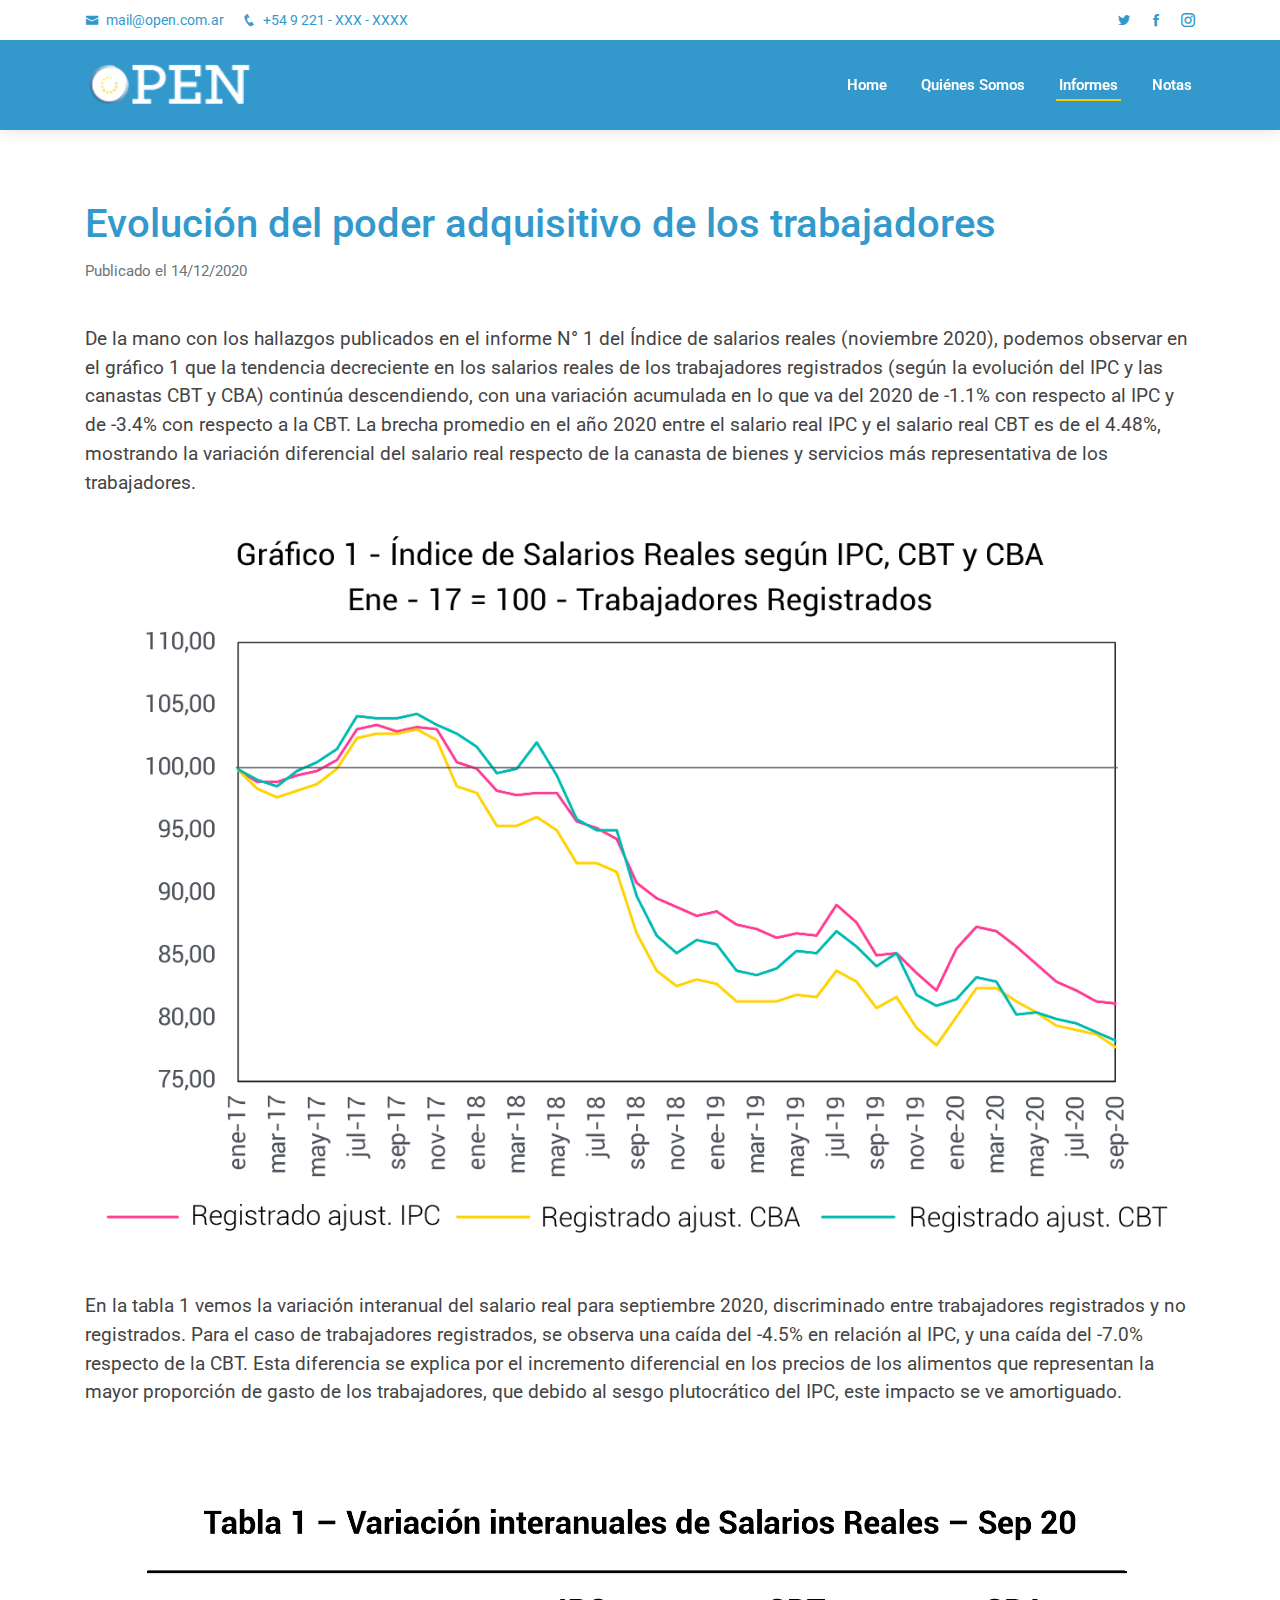
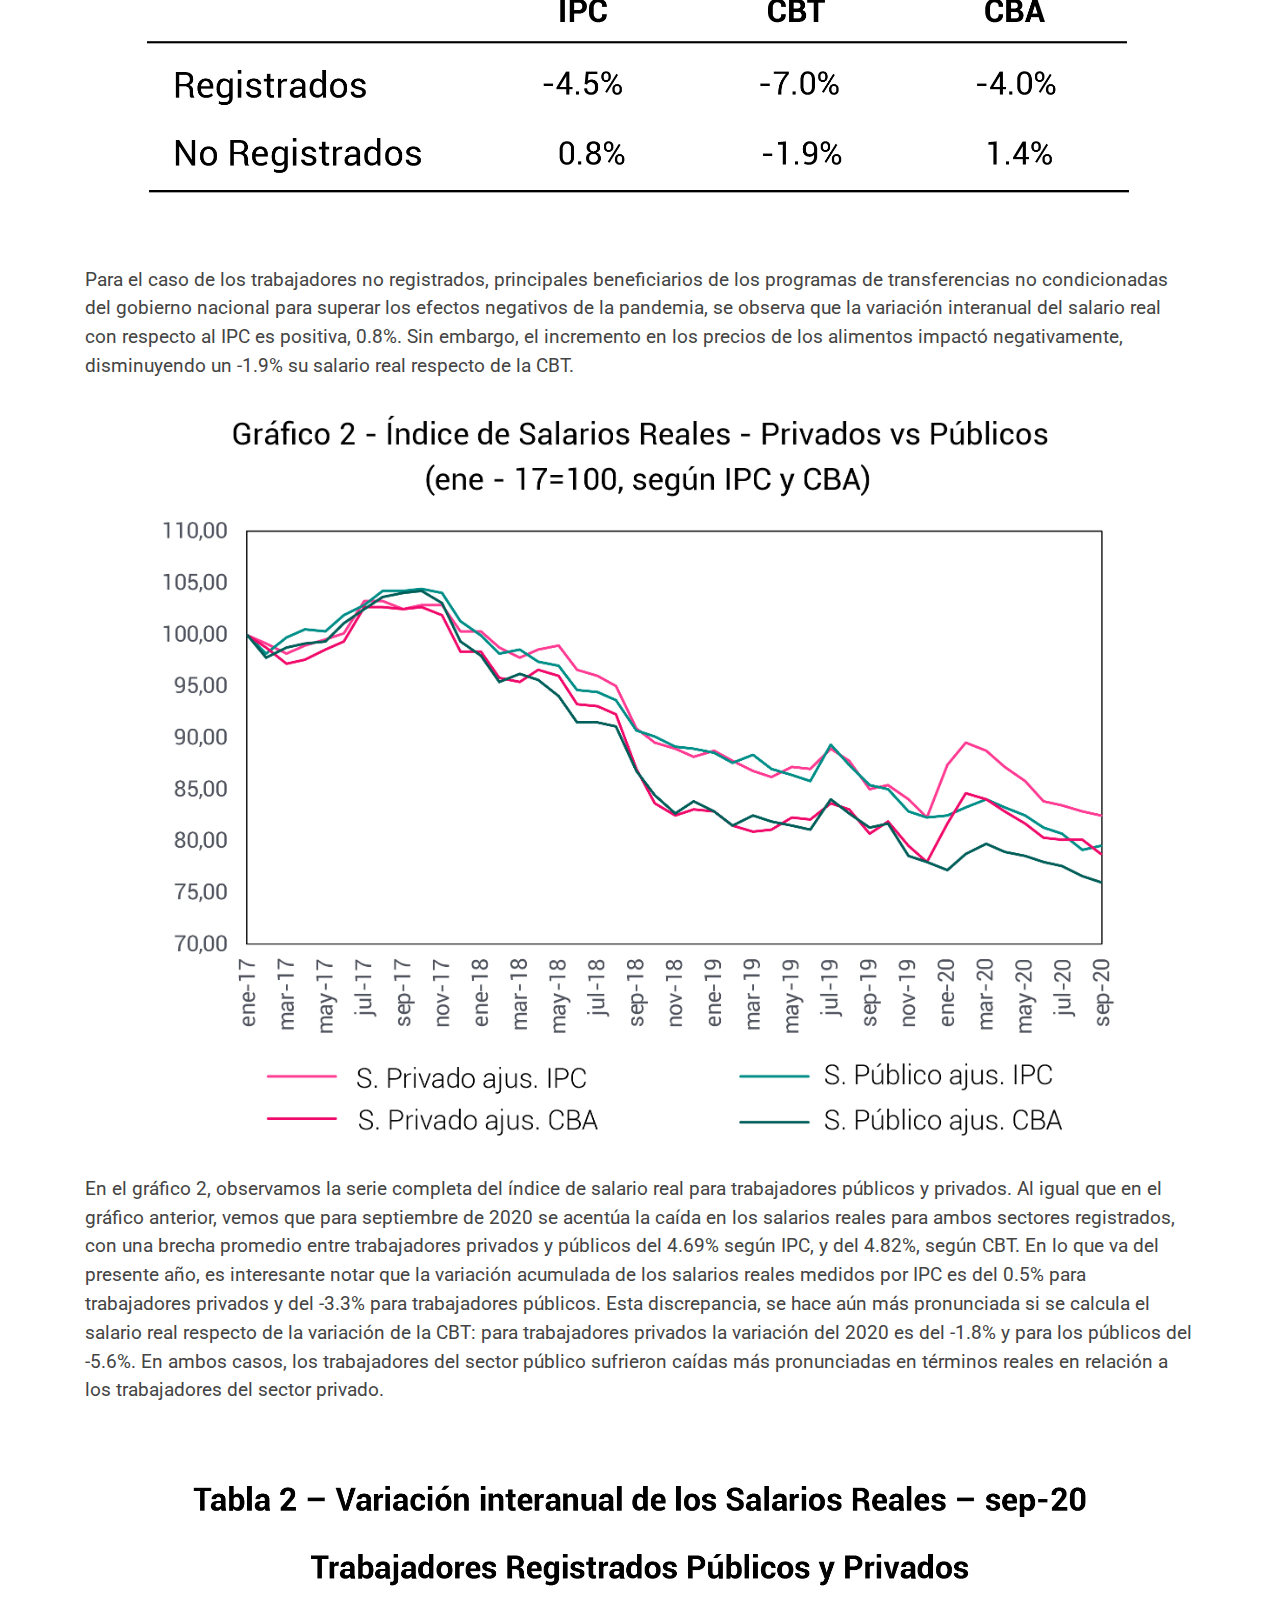
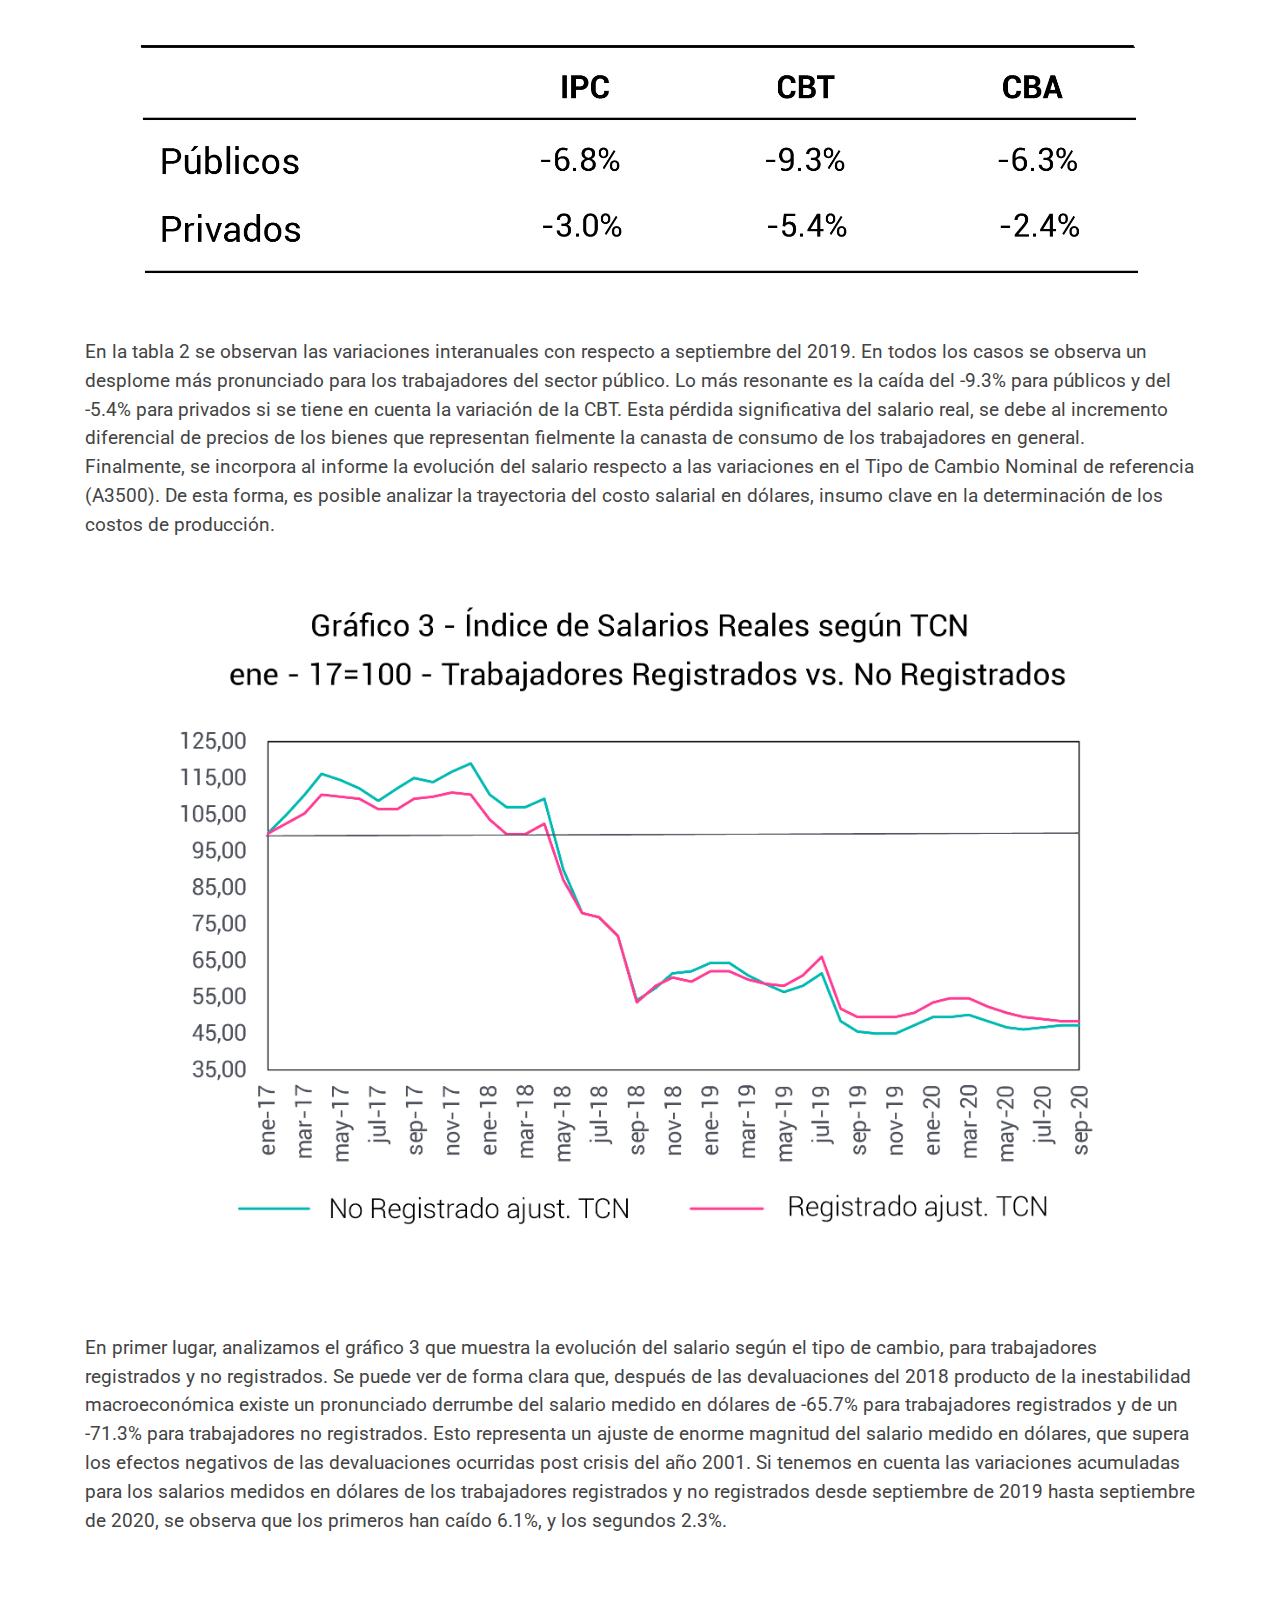
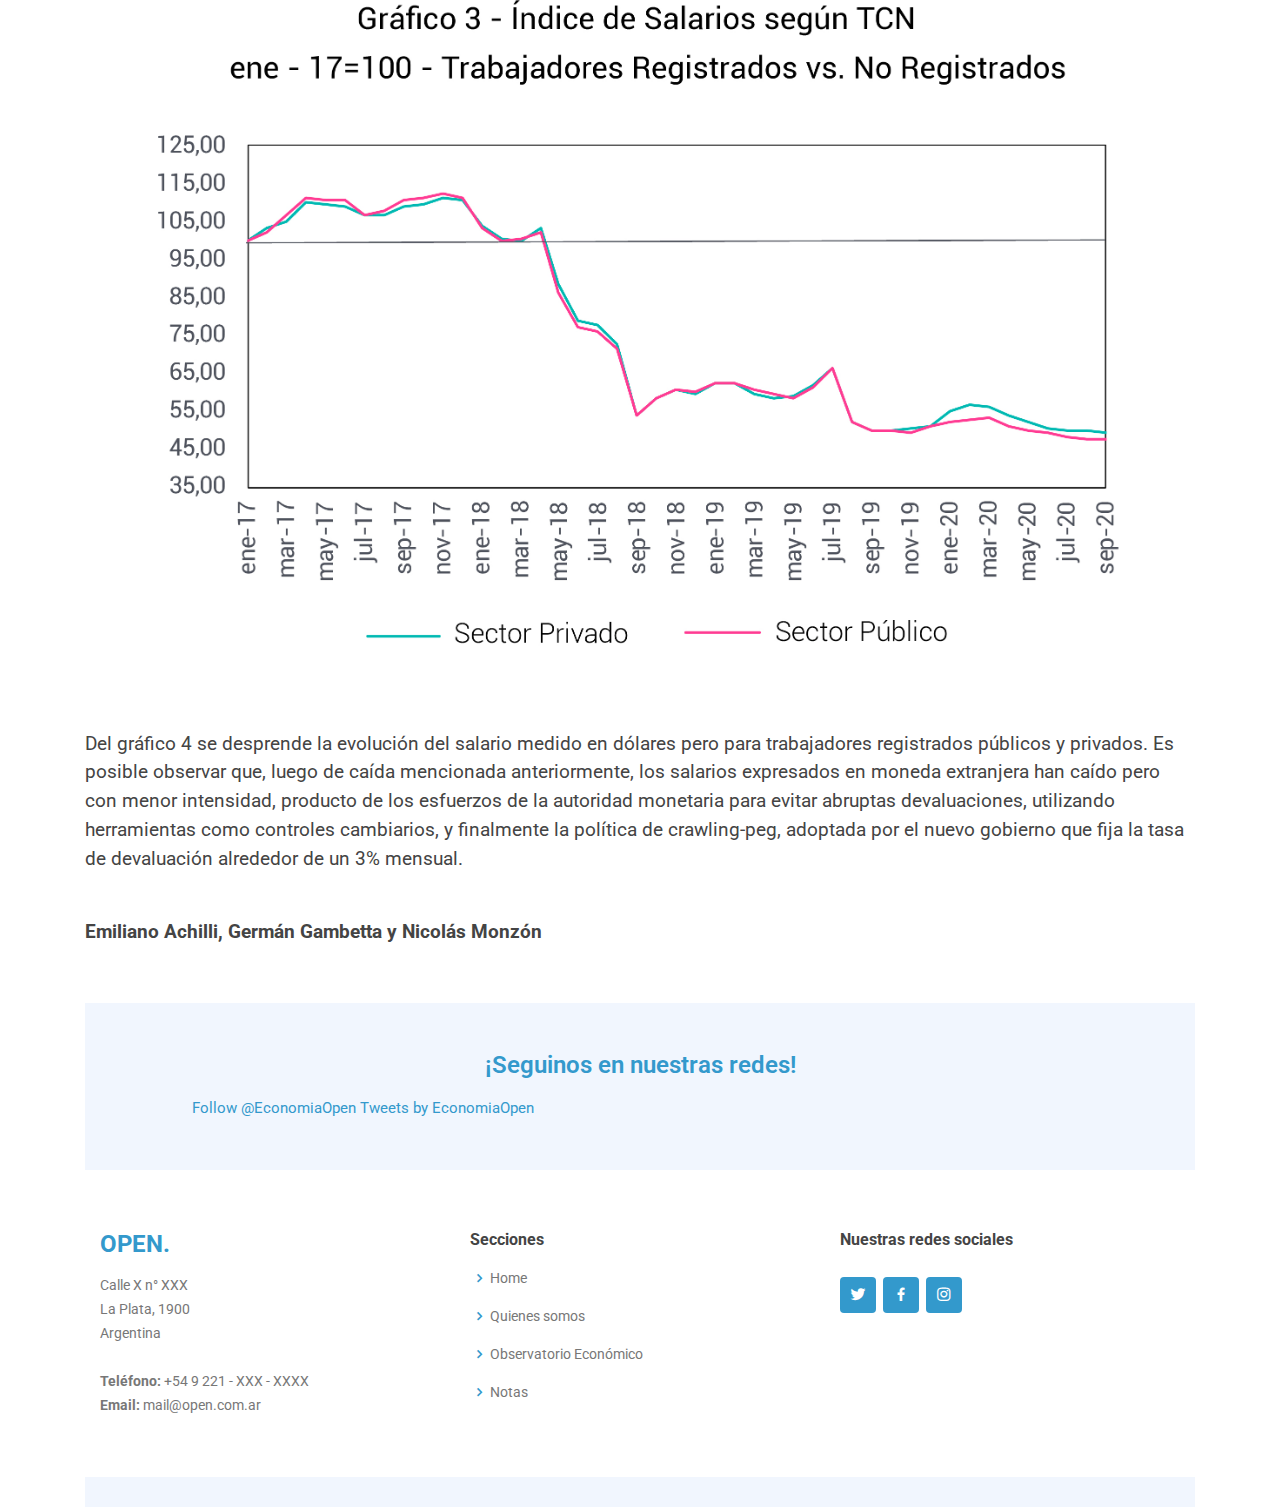
==== informe1.html @ 3bc05702 "A VER SI AHORA FUNCIONA - OPEN FINAL" ====
<!DOCTYPE html>
<html lang="en">

<head>
  <meta charset="utf-8">
  <meta content="width=device-width, initial-scale=1.0" name="viewport">

  <title>OPEN | Observatorio de Políticas para la Economía Nacional - Index</title>
  <meta content="" name="description">
  <meta content="" name="keywords">

  <!-- Favicons -->
  <link href="assets/img/favicon.png" rel="icon">
  <link href="assets/img/apple-touch-icon.png" rel="apple-touch-icon">

  <!-- Google Fonts -->
  <link href="https://fonts.googleapis.com/css?family=Open+Sans:300,300i,400,400i,600,600i,700,700i|Roboto:300,300i,400,400i,500,500i,600,600i,700,700i|Poppins:300,300i,400,400i,500,500i,600,600i,700,700i" rel="stylesheet">

  <!-- Archivos Vendor CSS -->
  <link href="assets/vendor/bootstrap/css/bootstrap.min.css" rel="stylesheet">
  <link href="assets/vendor/icofont/icofont.min.css" rel="stylesheet">
  <link href="assets/vendor/boxicons/css/boxicons.min.css" rel="stylesheet">
  <link href="assets/vendor/owl.carousel/assets/owl.carousel.min.css" rel="stylesheet">
  <link href="assets/vendor/venobox/venobox.css" rel="stylesheet">
  <link href="assets/vendor/aos/aos.css" rel="stylesheet">

 
  <link href="assets/css/style.css" rel="stylesheet">

</head>

<body class="container">

  <!-- ======= Barra superior ======= -->
  <div id="topbar" class="d-none d-lg-flex align-items-center fixed-top">
    <div class="container d-flex">
      <div class="contact-info mr-auto">
        <i class="icofont-envelope"></i> <a href="mailto:contact@example.com">mail@open.com.ar</a>
        <i class="icofont-phone"></i> +54 9 221 - XXX - XXXX
      </div>
      <div class="social-links">
        <a href="https://twitter.com/EconomiaOpen" class="twitter"><i class="icofont-twitter"></i></a>
        <a href="https://www.facebook.com/open.economia" class="facebook"><i class="icofont-facebook"></i></a>
        <a href="https://www.instagram.com/open.economia/" class="instagram"><i class="icofont-instagram"></i></a>
   <!-- <a href="#" class="skype"><i class="icofont-skype"></i></a>
        <a href="#" class="linkedin"><i class="icofont-linkedin"></i></i></a> -->
      </div>
    </div>
  </div>
  <!-- Fin Barra superior -->

  <!-- ======= Header ======= -->
  <header id="header" class="fixed-top">
    <div class="container d-flex align-items-center">

      <!-- <h1 class="logo mr-auto"><a href="index.html"><span>OPEN.</span></a></h1> -->
      <!-- Uncomment below if you prefer to use an image logo -->
      <a href="index.html" class="logo mr-auto"><img src="assets/img/logo.png" alt=""></a>

      <nav class="nav-menu d-none d-lg-block">
        <ul>
          <li><a href="index.html">Home</a></li>
          <li><a href="quienes-somos.html">Quiénes Somos</a></li>
          <li  class="active"><a href="informes.html">Informes</a></li>
          <li><a href="notas.html">Notas</a></li>
     <!-- <li class="drop-down"><a href="">Drop Down</a>
            <ul>
              <li><a href="#">Drop Down 1</a></li>
              <li class="drop-down"><a href="#">Deep Drop Down</a>
                <ul>
                  <li><a href="#">Deep Drop Down 1</a></li>
                  <li><a href="#">Deep Drop Down 2</a></li>
                  <li><a href="#">Deep Drop Down 3</a></li>
                  <li><a href="#">Deep Drop Down 4</a></li>
                  <li><a href="#">Deep Drop Down 5</a></li>
                </ul>
              </li>
              <li><a href="#">Drop Down 2</a></li>
              <li><a href="#">Drop Down 3</a></li>
              <li><a href="#">Drop Down 4</a></li>
            </ul>
          </li>
          <li><a href="#contact">Contact</a></li> -->

        </ul>
      </nav><!-- .nav-menu -->

    </div>
  </header><!-- Fin Header -->

  <!-- Contenidos -->
  <div class="row nota-informe">
    <section class="col-12 col-md-12">
        <h1>Evolución del poder adquisitivo de los trabajadores</h1>

        <p><small class="text-muted">Publicado el 14/12/2020</small></p><br>
        
        <div>
        <p>De la mano con los hallazgos publicados en el informe N° 1 del Índice de salarios reales (noviembre 2020), podemos observar en el gráfico 1 que la tendencia decreciente en los salarios reales de los trabajadores registrados (según la evolución del IPC y las canastas CBT y CBA) continúa descendiendo, con una variación acumulada en lo que va del 2020 de -1.1% con respecto al IPC y de -3.4% con respecto a la CBT. La brecha promedio en el año 2020 entre el salario real IPC y el salario real CBT es de el 4.48%, mostrando la variación diferencial del salario real respecto de la canasta de bienes y servicios más representativa de los trabajadores. <br>
        
            <img src="assets/img/informes/informe1interior2.jpg" class="img-fluid rounded mx-auto d-block"><br>

        En la tabla 1 vemos la variación interanual del salario real para septiembre 2020, discriminado entre trabajadores registrados y no registrados. Para el caso de trabajadores registrados, se observa una caída del -4.5% en relación al IPC, y una caída del -7.0% respecto de la CBT. Esta diferencia se explica por el incremento diferencial en los precios de los alimentos que representan la mayor proporción de gasto de los trabajadores, que debido al sesgo plutocrático del IPC, este impacto se ve amortiguado.<br>

        <img src="assets/img/informes/informe1interior1.jpg" class="img-fluid rounded mx-auto d-block"><br>

        Para el caso de los trabajadores no registrados, principales beneficiarios de los programas de transferencias no condicionadas del gobierno nacional para superar los efectos negativos de la pandemia, se observa que la variación interanual del salario real con respecto al IPC es positiva, 0.8%. Sin embargo, el incremento en los precios de los alimentos impactó negativamente, disminuyendo un -1.9% su salario real respecto de la CBT. <br>

            <img src="assets/img/informes/informe1interior3.jpg" class="img-fluid rounded mx-auto d-block"><br>   

        En el gráfico 2, observamos la serie completa del índice de salario real para trabajadores públicos y privados. Al igual que en el gráfico anterior, vemos que para septiembre de 2020 se acentúa la caída en los salarios reales para ambos sectores registrados, con una brecha promedio entre trabajadores privados y públicos del 4.69% según IPC, y del 4.82%, según CBT. En lo que va del presente año, es interesante notar que la variación acumulada de los salarios reales medidos por IPC es del 0.5% para trabajadores privados y del -3.3% para trabajadores públicos. Esta discrepancia, se hace aún más pronunciada si se calcula el salario real respecto de la variación de la CBT: para trabajadores privados la variación del 2020 es del -1.8% y para los públicos del -5.6%. En ambos casos, los trabajadores del sector público sufrieron caídas más pronunciadas en términos reales en relación a los trabajadores del sector privado. </b> <br>

        <img src="assets/img/informes/informe1interior4.jpg" class="img-fluid rounded mx-auto d-block"><br>

        En la tabla 2 se observan las variaciones interanuales con respecto a septiembre del 2019. En todos los casos se observa un desplome más pronunciado para los trabajadores del sector público. Lo más resonante es la caída del -9.3% para públicos y del -5.4% para privados si se tiene en cuenta la variación de la CBT. Esta pérdida significativa del salario real, se debe al incremento diferencial de precios de los bienes que representan fielmente la canasta de consumo de los trabajadores en general. <br>

        Finalmente, se incorpora al informe la evolución del salario respecto a las variaciones en el Tipo de Cambio Nominal de referencia (A3500). De esta forma, es posible analizar la trayectoria del costo salarial en dólares, insumo clave en la determinación de los costos de producción. <br>

            <img src="assets/img/informes/informe1interior5.jpg" class="img-fluid rounded mx-auto d-block"><br>   

        En primer lugar, analizamos el gráfico 3 que muestra la evolución del salario según el tipo de cambio, para trabajadores registrados y no registrados. Se puede ver de forma clara que, después de las devaluaciones del 2018 producto de la inestabilidad macroeconómica existe un pronunciado derrumbe del salario medido en dólares de -65.7% para trabajadores registrados y de un -71.3% para trabajadores no registrados. Esto representa un ajuste de enorme magnitud del salario medido en dólares, que supera los efectos negativos de las devaluaciones ocurridas post crisis del año 2001. Si tenemos en cuenta las variaciones acumuladas para los salarios medidos en dólares de los trabajadores registrados y no registrados desde septiembre de 2019 hasta septiembre de 2020, se observa que los primeros han caído 6.1%, y los segundos 2.3%. <br>

            <img src="assets/img/informes/informe1interior6.jpg" class="img-fluid rounded mx-auto d-block"><br>   

        Del gráfico 4 se desprende la evolución del salario medido en dólares pero para trabajadores registrados públicos y privados. Es posible observar que, luego de caída mencionada anteriormente, los salarios expresados en moneda extranjera han caído pero con menor intensidad, producto de los esfuerzos de la autoridad monetaria para evitar abruptas devaluaciones, utilizando herramientas como controles cambiarios, y finalmente la política de crawling-peg, adoptada por el nuevo gobierno que fija la tasa de
        devaluación alrededor de un 3% mensual. <br><br>

        </p>

        <p><b>Emiliano Achilli, Germán Gambetta y Nicolás Monzón</b></p>
      </div>
    </section> 
  </div>
  <!-- Final de los Contenidos -->

  <!-- ======= Footer ======= -->
  <footer id="footer">

    <div class="footer-newsletter">
      <div class="container">
        <div class="row justify-content-center">
          <div class="col-lg-12">
            <h4>¡Seguinos en nuestras redes!</h4>
          </div>
          <div class="col-lg-6">

            <!-- BOTON FOLLOW-->
            <a href="https://twitter.com/EconomiaOpen?ref_src=twsrc%5Etfw" class="twitter-follow-button" data-lang="es" data-show-count="true" data-size="large">Follow @EconomiaOpen</a><script async src="https://platform.twitter.com/widgets.js" charset="utf-8"></script>

            <!-- FEED TWITTER -->
            <a class="twitter-timeline" data-lang="es" data-width="400" data-height="300" href="https://twitter.com/EconomiaOpen?ref_src=twsrc%5Etfw">Tweets by EconomiaOpen</a> <script async src="https://platform.twitter.com/widgets.js" charset="utf-8"></script>

          </div>
          <div class="col-lg-6">
            
            
            <!-- <div class="powr-instagram-feed" id="f2cced0b_1604287656"></div><script src="https://www.powr.io/powr.js?platform=embed"></script>

            <div class='embedsocial-instagram' data-ref="63bd82ec4a86f5b2173c14cc9625899e3c56906b"></div><script>(function(d, s, id){var js; if (d.getElementById(id)) {return;} js = d.createElement(s); js.id = id; js.src = "https://embedsocial.com/embedscript/in.js"; d.getElementsByTagName("head")[0].appendChild(js);}(document, "script", "EmbedSocialInstagramScript"));</script> -->
          </div>
        </div>
      </div>
    </div>

    <div class="footer-top">
      <div class="container">
        <div class="row">

          <div class="col-lg-4 col-md-6 footer-contact">
            <h3>OPEN<span>.</span></h3>
            <p>
              Calle X n° XXX <br>
              La Plata, 1900<br>
              Argentina <br><br>
              <strong>Teléfono:</strong> +54 9 221 - XXX - XXXX<br>
              <strong>Email:</strong> mail@open.com.ar<br>
            </p>
          </div>

          <div class="col-lg-4 col-md-6 footer-links">
            <h4>Secciones</h4>
            <ul>
              <li><i class="bx bx-chevron-right"></i> <a href="#">Home</a></li>
              <li><i class="bx bx-chevron-right"></i> <a href="#">Quienes somos</a></li>
              <li><i class="bx bx-chevron-right"></i> <a href="#">Observatorio Económico</a></li>
              <li><i class="bx bx-chevron-right"></i> <a href="#">Notas</a></li>
              <!-- <li><i class="bx bx-chevron-right"></i> <a href="#">Privacy policy</a></li>
            </ul> -->
          </div>


          <div class="col-lg-4 col-md-6 footer-links">
            <h4>Nuestras redes sociales</h4>
            <div class="social-links mt-3">
              <a href="#" class="twitter"><i class="bx bxl-twitter"></i></a>
              <a href="#" class="facebook"><i class="bx bxl-facebook"></i></a>
              <a href="#" class="instagram"><i class="bx bxl-instagram"></i></a>
            </div>
          </div>

        </div>
      </div>
    </div>

    
  </footer><!-- Fin Footer -->

  <div id="preloader"></div>
  <a href="#" class="back-to-top"><i class="icofont-simple-up"></i></a>

  <!-- Librería JS -->
  <script src="assets/vendor/jquery/jquery.min.js"></script>
  <script src="assets/vendor/bootstrap/js/bootstrap.bundle.min.js"></script>
  <script src="assets/vendor/jquery.easing/jquery.easing.min.js"></script>
  <script src="assets/vendor/php-email-form/validate.js"></script>
  <script src="assets/vendor/waypoints/jquery.waypoints.min.js"></script>
  <script src="assets/vendor/counterup/counterup.min.js"></script>
  <script src="assets/vendor/owl.carousel/owl.carousel.min.js"></script>
  <script src="assets/vendor/isotope-layout/isotope.pkgd.min.js"></script>
  <script src="assets/vendor/venobox/venobox.min.js"></script>
  <script src="assets/vendor/aos/aos.js"></script>

  <!-- Template Main JS File -->
  <script src="assets/js/main.js"></script>

</body>

</html>
---- assets/vendor/venobox/venobox.css ----
/* ------ venobox.css --------*/
.vbox-overlay *, .vbox-overlay *:before, .vbox-overlay *:after{
    -webkit-backface-visibility: hidden;
    -webkit-box-sizing:border-box;
    -moz-box-sizing:border-box;
    box-sizing:border-box;
}
.vbox-overlay * { 
    -webkit-backface-visibility: visible;
    backface-visibility: visible;
}
.vbox-overlay{
    display: -webkit-flex;
    display: flex;
    -webkit-flex-direction: column;
    flex-direction: column;
    -webkit-justify-content: center;
    justify-content: center;
    -webkit-align-items: center;
    align-items: center;
    position: fixed;
    left: 0;
    top: 0;
    bottom: 0;
    right: 0;
    z-index: 999999;
}

/* ----- navigation ----- */
.vbox-title{
    width: 100%;
    height: 40px;
    float: left;
    text-align: center;
    line-height: 28px;
    font-size: 12px;
    padding: 6px 50px;
    overflow: hidden;
    position: fixed;
    display: none;
    left: 0;
    z-index: 89;
}
.vbox-close{
    cursor: pointer;
    position: fixed;
    top: -1px;
    right: 0;
    width: 50px;
    height: 40px;
    padding: 6px;
    display: block;
    background-position:10px center;
    overflow: hidden;
    font-size: 24px;
    line-height: 1;
    text-align: center;
    z-index: 99;
}
.vbox-left{
    cursor: pointer;
    position: fixed;
    left: 0;
    height: 40px;
    overflow: hidden;
    line-height: 28px;
    font-size: 12px;
    z-index: 99;
    display: flex;
    align-items:center;
}
.vbox-num{
    display: inline-block;
    margin: 6px 0 6px 15px;
}
/* ----- Social share ----- */
.vbox-share{
    line-height: 28px;
    font-size: 12px;
    overflow: hidden;
    position: fixed;
    left: 0;
    z-index: 98;
    display: flex;
    align-items:center;
    justify-content: center;
    width: 100%;
    text-align: center;
}
.vbox-share svg{
    max-height: 28px;
    width: 28px;
    z-index: 10;
    margin-left: 12px;
    margin-top: 6px;
    margin-bottom: 6px;
    vertical-align: middle;
}


/* ----- navigation ARROWS ----- */
.vbox-next, .vbox-prev{
    position: fixed;
    top: 50%;
    margin-top: -15px;
    overflow: hidden;
    cursor: pointer;
    display: block;
    width: 45px;
    height: 45px;
    z-index: 99;
}
.vbox-next span, .vbox-prev span{
    position: relative;
    width: 20px;
    height: 20px;
    border: 2px solid transparent;
    border-top-color: #B6B6B6;
    border-right-color: #B6B6B6;
    text-indent: -100px;
    position: absolute;
    top: 8px;
    display: block;
}
.vbox-prev{
    left: 15px;
}
.vbox-next{
    right: 15px;
}
.vbox-prev span{
    left: 10px;
    -ms-transform: rotate(-135deg);
    -webkit-transform: rotate(-135deg);
    transform: rotate(-135deg);
}
.vbox-next span{
    -ms-transform: rotate(45deg);
    -webkit-transform: rotate(45deg);
    transform: rotate(45deg);
    right: 10px;
}
/* ------- inline window ------ */
.vbox-inline{
    width: 420px;
    height: 315px;
    height: 70vh;
    padding: 10px;
    background: #fff;
    margin: 0 auto;
    overflow: auto;
    text-align: left;
}
/* ------- Video & iFrames window ------ */
.venoframe{
    max-width: 100%;
    width: 100%;
    border: none;
    width: 100%;
    height: 260px;
    height: 70vh;
}
.venoframe.vbvid{
    height: 260px;
}
@media (min-width: 768px) {
    .venoframe, .vbox-inline{
        width: 90%;
        height: 360px;
        height: 70vh;
    }
    .venoframe.vbvid{
        width: 640px;
        height: 360px;
    }
}
@media (min-width: 992px) {
    .venoframe, .vbox-inline{
        max-width: 1200px;
        width: 80%;
        height: 540px;
        height: 70vh;
    }
    .venoframe.vbvid{
        width: 960px;
        height: 540px;
    }
}
/* 
Please do NOT edit this part! 
or at least read this note: http://i.imgur.com/7C0ws9e.gif
*/
.vbox-open{
    overflow: hidden;
}
.vbox-container{
    position: absolute;
    left: 0;
    right: 0;
    top: 0;
    bottom: 0;
    overflow-x: hidden;
    overflow-y: scroll;
    overflow-scrolling: touch;
    -webkit-overflow-scrolling: touch;
    z-index: 20;
    max-height: 100%;

}

.vbox-content{
    text-align: center;
    float: left;
    width: 100%;
    position: relative;
    overflow: hidden;
    padding: 20px 4%;
}
.vbox-container img{
    max-width: 100%;
    height: auto;
}
.vbox-figlio{
    box-shadow: 0 0 12px rgba(0,0,0,0.19), 0 6px 6px rgba(0,0,0,0.23);
    max-width: 100%;
    text-align: initial;
}
img.vbox-figlio{
    -webkit-user-select: none;
-khtml-user-select: none;
-moz-user-select: none;
-o-user-select: none;
user-select: none;
}
.vbox-content.swipe-left{
    margin-left: -200px !important;
}
.vbox-content.swipe-right{
    margin-left: 200px !important;
}
.vbox-animated{
    webkit-transition: margin 300ms ease-out;
    transition: margin 300ms ease-out;
}

/* ---------- preloader ----------
 * SPINKIT 
 * http://tobiasahlin.com/spinkit/
-------------------------------- */
.sk-double-bounce,.sk-rotating-plane{width:40px;height:40px;margin:40px auto}.sk-rotating-plane{background-color:#333;-webkit-animation:sk-rotatePlane 1.2s infinite ease-in-out;animation:sk-rotatePlane 1.2s infinite ease-in-out}@-webkit-keyframes sk-rotatePlane{0%{-webkit-transform:perspective(120px) rotateX(0) rotateY(0);transform:perspective(120px) rotateX(0) rotateY(0)}50%{-webkit-transform:perspective(120px) rotateX(-180.1deg) rotateY(0);transform:perspective(120px) rotateX(-180.1deg) rotateY(0)}100%{-webkit-transform:perspective(120px) rotateX(-180deg) rotateY(-179.9deg);transform:perspective(120px) rotateX(-180deg) rotateY(-179.9deg)}}@keyframes sk-rotatePlane{0%{-webkit-transform:perspective(120px) rotateX(0) rotateY(0);transform:perspective(120px) rotateX(0) rotateY(0)}50%{-webkit-transform:perspective(120px) rotateX(-180.1deg) rotateY(0);transform:perspective(120px) rotateX(-180.1deg) rotateY(0)}100%{-webkit-transform:perspective(120px) rotateX(-180deg) rotateY(-179.9deg);transform:perspective(120px) rotateX(-180deg) rotateY(-179.9deg)}}.sk-double-bounce{position:relative}.sk-double-bounce .sk-child{width:100%;height:100%;border-radius:50%;background-color:#333;opacity:.6;position:absolute;top:0;left:0;-webkit-animation:sk-doubleBounce 2s infinite ease-in-out;animation:sk-doubleBounce 2s infinite ease-in-out}.sk-chasing-dots .sk-child,.sk-spinner-pulse,.sk-three-bounce .sk-child{background-color:#333;border-radius:100%}.sk-double-bounce .sk-double-bounce2{-webkit-animation-delay:-1s;animation-delay:-1s}@-webkit-keyframes sk-doubleBounce{0%,100%{-webkit-transform:scale(0);transform:scale(0)}50%{-webkit-transform:scale(1);transform:scale(1)}}@keyframes sk-doubleBounce{0%,100%{-webkit-transform:scale(0);transform:scale(0)}50%{-webkit-transform:scale(1);transform:scale(1)}}.sk-wave{margin:40px auto;width:50px;height:40px;text-align:center;font-size:10px}.sk-wave .sk-rect{background-color:#333;height:100%;width:6px;display:inline-block;-webkit-animation:sk-waveStretchDelay 1.2s infinite ease-in-out;animation:sk-waveStretchDelay 1.2s infinite ease-in-out}.sk-wave .sk-rect1{-webkit-animation-delay:-1.2s;animation-delay:-1.2s}.sk-wave .sk-rect2{-webkit-animation-delay:-1.1s;animation-delay:-1.1s}.sk-wave .sk-rect3{-webkit-animation-delay:-1s;animation-delay:-1s}.sk-wave .sk-rect4{-webkit-animation-delay:-.9s;animation-delay:-.9s}.sk-wave .sk-rect5{-webkit-animation-delay:-.8s;animation-delay:-.8s}@-webkit-keyframes sk-waveStretchDelay{0%,100%,40%{-webkit-transform:scaleY(.4);transform:scaleY(.4)}20%{-webkit-transform:scaleY(1);transform:scaleY(1)}}@keyframes sk-waveStretchDelay{0%,100%,40%{-webkit-transform:scaleY(.4);transform:scaleY(.4)}20%{-webkit-transform:scaleY(1);transform:scaleY(1)}}.sk-wandering-cubes{margin:40px auto;width:40px;height:40px;position:relative}.sk-wandering-cubes .sk-cube{background-color:#333;width:10px;height:10px;position:absolute;top:0;left:0;-webkit-animation:sk-wanderingCube 1.8s ease-in-out -1.8s infinite both;animation:sk-wanderingCube 1.8s ease-in-out -1.8s infinite both}.sk-chasing-dots,.sk-spinner-pulse{width:40px;height:40px;margin:40px auto}.sk-wandering-cubes .sk-cube2{-webkit-animation-delay:-.9s;animation-delay:-.9s}@-webkit-keyframes sk-wanderingCube{0%{-webkit-transform:rotate(0);transform:rotate(0)}25%{-webkit-transform:translateX(30px) rotate(-90deg) scale(.5);transform:translateX(30px) rotate(-90deg) scale(.5)}50%{-webkit-transform:translateX(30px) translateY(30px) rotate(-179deg);transform:translateX(30px) translateY(30px) rotate(-179deg)}50.1%{-webkit-transform:translateX(30px) translateY(30px) rotate(-180deg);transform:translateX(30px) translateY(30px) rotate(-180deg)}75%{-webkit-transform:translateX(0) translateY(30px) rotate(-270deg) scale(.5);transform:translateX(0) translateY(30px) rotate(-270deg) scale(.5)}100%{-webkit-transform:rotate(-360deg);transform:rotate(-360deg)}}@keyframes sk-wanderingCube{0%{-webkit-transform:rotate(0);transform:rotate(0)}25%{-webkit-transform:translateX(30px) rotate(-90deg) scale(.5);transform:translateX(30px) rotate(-90deg) scale(.5)}50%{-webkit-transform:translateX(30px) translateY(30px) rotate(-179deg);transform:translateX(30px) translateY(30px) rotate(-179deg)}50.1%{-webkit-transform:translateX(30px) translateY(30px) rotate(-180deg);transform:translateX(30px) translateY(30px) rotate(-180deg)}75%{-webkit-transform:translateX(0) translateY(30px) rotate(-270deg) scale(.5);transform:translateX(0) translateY(30px) rotate(-270deg) scale(.5)}100%{-webkit-transform:rotate(-360deg);transform:rotate(-360deg)}}.sk-spinner-pulse{-webkit-animation:sk-pulseScaleOut 1s infinite ease-in-out;animation:sk-pulseScaleOut 1s infinite ease-in-out}@-webkit-keyframes sk-pulseScaleOut{0%{-webkit-transform:scale(0);transform:scale(0)}100%{-webkit-transform:scale(1);transform:scale(1);opacity:0}}@keyframes sk-pulseScaleOut{0%{-webkit-transform:scale(0);transform:scale(0)}100%{-webkit-transform:scale(1);transform:scale(1);opacity:0}}.sk-chasing-dots{position:relative;text-align:center;-webkit-animation:sk-chasingDotsRotate 2s infinite linear;animation:sk-chasingDotsRotate 2s infinite linear}.sk-chasing-dots .sk-child{width:60%;height:60%;display:inline-block;position:absolute;top:0;-webkit-animation:sk-chasingDotsBounce 2s infinite ease-in-out;animation:sk-chasingDotsBounce 2s infinite ease-in-out}.sk-chasing-dots .sk-dot2{top:auto;bottom:0;-webkit-animation-delay:-1s;animation-delay:-1s}@-webkit-keyframes sk-chasingDotsRotate{100%{-webkit-transform:rotate(360deg);transform:rotate(360deg)}}@keyframes sk-chasingDotsRotate{100%{-webkit-transform:rotate(360deg);transform:rotate(360deg)}}@-webkit-keyframes sk-chasingDotsBounce{0%,100%{-webkit-transform:scale(0);transform:scale(0)}50%{-webkit-transform:scale(1);transform:scale(1)}}@keyframes sk-chasingDotsBounce{0%,100%{-webkit-transform:scale(0);transform:scale(0)}50%{-webkit-transform:scale(1);transform:scale(1)}}.sk-three-bounce{margin:40px auto;width:80px;text-align:center}.sk-three-bounce .sk-child{width:20px;height:20px;display:inline-block;-webkit-animation:sk-three-bounce 1.4s ease-in-out 0s infinite both;animation:sk-three-bounce 1.4s ease-in-out 0s infinite both}.sk-circle .sk-child:before,.sk-fading-circle .sk-circle:before{display:block;border-radius:100%;content:'';background-color:#333}.sk-three-bounce .sk-bounce1{-webkit-animation-delay:-.32s;animation-delay:-.32s}.sk-three-bounce .sk-bounce2{-webkit-animation-delay:-.16s;animation-delay:-.16s}@-webkit-keyframes sk-three-bounce{0%,100%,80%{-webkit-transform:scale(0);transform:scale(0)}40%{-webkit-transform:scale(1);transform:scale(1)}}@keyframes sk-three-bounce{0%,100%,80%{-webkit-transform:scale(0);transform:scale(0)}40%{-webkit-transform:scale(1);transform:scale(1)}}.sk-circle{margin:40px auto;width:40px;height:40px;position:relative}.sk-circle .sk-child{width:100%;height:100%;position:absolute;left:0;top:0}.sk-circle .sk-child:before{margin:0 auto;width:15%;height:15%;-webkit-animation:sk-circleBounceDelay 1.2s infinite ease-in-out both;animation:sk-circleBounceDelay 1.2s infinite ease-in-out both}.sk-circle .sk-circle2{-webkit-transform:rotate(30deg);-ms-transform:rotate(30deg);transform:rotate(30deg)}.sk-circle .sk-circle3{-webkit-transform:rotate(60deg);-ms-transform:rotate(60deg);transform:rotate(60deg)}.sk-circle .sk-circle4{-webkit-transform:rotate(90deg);-ms-transform:rotate(90deg);transform:rotate(90deg)}.sk-circle .sk-circle5{-webkit-transform:rotate(120deg);-ms-transform:rotate(120deg);transform:rotate(120deg)}.sk-circle .sk-circle6{-webkit-transform:rotate(150deg);-ms-transform:rotate(150deg);transform:rotate(150deg)}.sk-circle .sk-circle7{-webkit-transform:rotate(180deg);-ms-transform:rotate(180deg);transform:rotate(180deg)}.sk-circle .sk-circle8{-webkit-transform:rotate(210deg);-ms-transform:rotate(210deg);transform:rotate(210deg)}.sk-circle .sk-circle9{-webkit-transform:rotate(240deg);-ms-transform:rotate(240deg);transform:rotate(240deg)}.sk-circle .sk-circle10{-webkit-transform:rotate(270deg);-ms-transform:rotate(270deg);transform:rotate(270deg)}.sk-circle .sk-circle11{-webkit-transform:rotate(300deg);-ms-transform:rotate(300deg);transform:rotate(300deg)}.sk-circle .sk-circle12{-webkit-transform:rotate(330deg);-ms-transform:rotate(330deg);transform:rotate(330deg)}.sk-circle .sk-circle2:before{-webkit-animation-delay:-1.1s;animation-delay:-1.1s}.sk-circle .sk-circle3:before{-webkit-animation-delay:-1s;animation-delay:-1s}.sk-circle .sk-circle4:before{-webkit-animation-delay:-.9s;animation-delay:-.9s}.sk-circle .sk-circle5:before{-webkit-animation-delay:-.8s;animation-delay:-.8s}.sk-circle .sk-circle6:before{-webkit-animation-delay:-.7s;animation-delay:-.7s}.sk-circle .sk-circle7:before{-webkit-animation-delay:-.6s;animation-delay:-.6s}.sk-circle .sk-circle8:before{-webkit-animation-delay:-.5s;animation-delay:-.5s}.sk-circle .sk-circle9:before{-webkit-animation-delay:-.4s;animation-delay:-.4s}.sk-circle .sk-circle10:before{-webkit-animation-delay:-.3s;animation-delay:-.3s}.sk-circle .sk-circle11:before{-webkit-animation-delay:-.2s;animation-delay:-.2s}.sk-circle .sk-circle12:before{-webkit-animation-delay:-.1s;animation-delay:-.1s}@-webkit-keyframes sk-circleBounceDelay{0%,100%,80%{-webkit-transform:scale(0);transform:scale(0)}40%{-webkit-transform:scale(1);transform:scale(1)}}@keyframes sk-circleBounceDelay{0%,100%,80%{-webkit-transform:scale(0);transform:scale(0)}40%{-webkit-transform:scale(1);transform:scale(1)}}.sk-cube-grid{width:40px;height:40px;margin:40px auto}.sk-cube-grid .sk-cube{width:33.33%;height:33.33%;background-color:#333;float:left;-webkit-animation:sk-cubeGridScaleDelay 1.3s infinite ease-in-out;animation:sk-cubeGridScaleDelay 1.3s infinite ease-in-out}.sk-cube-grid .sk-cube1{-webkit-animation-delay:.2s;animation-delay:.2s}.sk-cube-grid .sk-cube2{-webkit-animation-delay:.3s;animation-delay:.3s}.sk-cube-grid .sk-cube3{-webkit-animation-delay:.4s;animation-delay:.4s}.sk-cube-grid .sk-cube4{-webkit-animation-delay:.1s;animation-delay:.1s}.sk-cube-grid .sk-cube5{-webkit-animation-delay:.2s;animation-delay:.2s}.sk-cube-grid .sk-cube6{-webkit-animation-delay:.3s;animation-delay:.3s}.sk-cube-grid .sk-cube7{-webkit-animation-delay:0ms;animation-delay:0ms}.sk-cube-grid .sk-cube8{-webkit-animation-delay:.1s;animation-delay:.1s}.sk-cube-grid .sk-cube9{-webkit-animation-delay:.2s;animation-delay:.2s}@-webkit-keyframes sk-cubeGridScaleDelay{0%,100%,70%{-webkit-transform:scale3D(1,1,1);transform:scale3D(1,1,1)}35%{-webkit-transform:scale3D(0,0,1);transform:scale3D(0,0,1)}}@keyframes sk-cubeGridScaleDelay{0%,100%,70%{-webkit-transform:scale3D(1,1,1);transform:scale3D(1,1,1)}35%{-webkit-transform:scale3D(0,0,1);transform:scale3D(0,0,1)}}.sk-fading-circle{margin:40px auto;width:40px;height:40px;position:relative}.sk-fading-circle .sk-circle{width:100%;height:100%;position:absolute;left:0;top:0}.sk-fading-circle .sk-circle:before{margin:0 auto;width:15%;height:15%;-webkit-animation:sk-circleFadeDelay 1.2s infinite ease-in-out both;animation:sk-circleFadeDelay 1.2s infinite ease-in-out both}.sk-fading-circle .sk-circle2{-webkit-transform:rotate(30deg);-ms-transform:rotate(30deg);transform:rotate(30deg)}.sk-fading-circle .sk-circle3{-webkit-transform:rotate(60deg);-ms-transform:rotate(60deg);transform:rotate(60deg)}.sk-fading-circle .sk-circle4{-webkit-transform:rotate(90deg);-ms-transform:rotate(90deg);transform:rotate(90deg)}.sk-fading-circle .sk-circle5{-webkit-transform:rotate(120deg);-ms-transform:rotate(120deg);transform:rotate(120deg)}.sk-fading-circle .sk-circle6{-webkit-transform:rotate(150deg);-ms-transform:rotate(150deg);transform:rotate(150deg)}.sk-fading-circle .sk-circle7{-webkit-transform:rotate(180deg);-ms-transform:rotate(180deg);transform:rotate(180deg)}.sk-fading-circle .sk-circle8{-webkit-transform:rotate(210deg);-ms-transform:rotate(210deg);transform:rotate(210deg)}.sk-fading-circle .sk-circle9{-webkit-transform:rotate(240deg);-ms-transform:rotate(240deg);transform:rotate(240deg)}.sk-fading-circle .sk-circle10{-webkit-transform:rotate(270deg);-ms-transform:rotate(270deg);transform:rotate(270deg)}.sk-fading-circle .sk-circle11{-webkit-transform:rotate(300deg);-ms-transform:rotate(300deg);transform:rotate(300deg)}.sk-fading-circle .sk-circle12{-webkit-transform:rotate(330deg);-ms-transform:rotate(330deg);transform:rotate(330deg)}.sk-fading-circle .sk-circle2:before{-webkit-animation-delay:-1.1s;animation-delay:-1.1s}.sk-fading-circle .sk-circle3:before{-webkit-animation-delay:-1s;animation-delay:-1s}.sk-fading-circle .sk-circle4:before{-webkit-animation-delay:-.9s;animation-delay:-.9s}.sk-fading-circle .sk-circle5:before{-webkit-animation-delay:-.8s;animation-delay:-.8s}.sk-fading-circle .sk-circle6:before{-webkit-animation-delay:-.7s;animation-delay:-.7s}.sk-fading-circle .sk-circle7:before{-webkit-animation-delay:-.6s;animation-delay:-.6s}.sk-fading-circle .sk-circle8:before{-webkit-animation-delay:-.5s;animation-delay:-.5s}.sk-fading-circle .sk-circle9:before{-webkit-animation-delay:-.4s;animation-delay:-.4s}.sk-fading-circle .sk-circle10:before{-webkit-animation-delay:-.3s;animation-delay:-.3s}.sk-fading-circle .sk-circle11:before{-webkit-animation-delay:-.2s;animation-delay:-.2s}.sk-fading-circle .sk-circle12:before{-webkit-animation-delay:-.1s;animation-delay:-.1s}@-webkit-keyframes sk-circleFadeDelay{0%,100%,39%{opacity:0}40%{opacity:1}}@keyframes sk-circleFadeDelay{0%,100%,39%{opacity:0}40%{opacity:1}}.sk-folding-cube{margin:40px auto;width:40px;height:40px;position:relative;-webkit-transform:rotateZ(45deg);transform:rotateZ(45deg)}.sk-folding-cube .sk-cube{float:left;width:50%;height:50%;position:relative;-webkit-transform:scale(1.1);-ms-transform:scale(1.1);transform:scale(1.1)}.sk-folding-cube .sk-cube:before{content:'';position:absolute;top:0;left:0;width:100%;height:100%;background-color:#333;-webkit-animation:sk-foldCubeAngle 2.4s infinite linear both;animation:sk-foldCubeAngle 2.4s infinite linear both;-webkit-transform-origin:100% 100%;-ms-transform-origin:100% 100%;transform-origin:100% 100%}.sk-folding-cube .sk-cube2{-webkit-transform:scale(1.1) rotateZ(90deg);transform:scale(1.1) rotateZ(90deg)}.sk-folding-cube .sk-cube3{-webkit-transform:scale(1.1) rotateZ(180deg);transform:scale(1.1) rotateZ(180deg)}.sk-folding-cube .sk-cube4{-webkit-transform:scale(1.1) rotateZ(270deg);transform:scale(1.1) rotateZ(270deg)}.sk-folding-cube .sk-cube2:before{-webkit-animation-delay:.3s;animation-delay:.3s}.sk-folding-cube .sk-cube3:before{-webkit-animation-delay:.6s;animation-delay:.6s}.sk-folding-cube .sk-cube4:before{-webkit-animation-delay:.9s;animation-delay:.9s}@-webkit-keyframes sk-foldCubeAngle{0%,10%{-webkit-transform:perspective(140px) rotateX(-180deg);transform:perspective(140px) rotateX(-180deg);opacity:0}25%,75%{-webkit-transform:perspective(140px) rotateX(0);transform:perspective(140px) rotateX(0);opacity:1}100%,90%{-webkit-transform:perspective(140px) rotateY(180deg);transform:perspective(140px) rotateY(180deg);opacity:0}}@keyframes sk-foldCubeAngle{0%,10%{-webkit-transform:perspective(140px) rotateX(-180deg);transform:perspective(140px) rotateX(-180deg);opacity:0}25%,75%{-webkit-transform:perspective(140px) rotateX(0);transform:perspective(140px) rotateX(0);opacity:1}100%,90%{-webkit-transform:perspective(140px) rotateY(180deg);transform:perspective(140px) rotateY(180deg);opacity:0}}
---- assets/css/style.css ----
body {
  font-family: "Roboto";
  color: #444444;
}

a {
  color: #3399CC;
}

a:hover {
  color: #3399CC;
  text-decoration: none;
}

h1, h2, h3, h4, h5, h6 {
  font-family: "Roboto";
}

h1, h2, h3, h4, h5, h6 {
  color: #3399CC;
}

p {
  font-size: larger;
}

/*--------------------------------------------------------------
# Preloader - NO TOCAR
--------------------------------------------------------------*/
#preloader {
  position: fixed;
  top: 0;
  left: 0;
  right: 0;
  bottom: 0;
  z-index: 9999;
  overflow: hidden;
  background: #f0f0f0;
}

#preloader:before {
  content: "";
  position: fixed;
  top: calc(50% - 30px);
  left: calc(50% - 30px);
  border: 6px solid #3399CC;
  border-top-color: #e2eefd;
  border-radius: 50%;
  width: 60px;
  height: 60px;
  -webkit-animation: animate-preloader 1s linear infinite;
  animation: animate-preloader 1s linear infinite;
}

@-webkit-keyframes animate-preloader {
  0% {
    transform: rotate(0deg);
  }
  100% {
    transform: rotate(360deg);
  }
}

@keyframes animate-preloader {
  0% {
    transform: rotate(0deg);
  }
  100% {
    transform: rotate(360deg);
  }
}

/*--------------------------------------------------------------
# Botón volver arriba - NO TOCAR
--------------------------------------------------------------*/
.back-to-top {
  position: fixed;
  display: none;
  right: 15px;
  bottom: 15px;
  z-index: 99999;
}

.back-to-top i {
  display: flex;
  align-items: center;
  justify-content: center;
  font-size: 24px;
  width: 40px;
  height: 40px;
  border-radius: 4px;
  background: #3399CC;
  color: #fff;
  transition: all 0.4s;
}

.back-to-top i:hover {
  background: #3284f1;
  color: #fff;
}

/*--------------------------------------------------------------
# Desabilitar animación en celulares - NO TOCAR
--------------------------------------------------------------*/
@media screen and (max-width: 768px) {
  [data-aos-delay] {
    transition-delay: 0 !important;
  }
}

/*--------------------------------------------------------------
# Barra superior - MODIFICAR CON CUIDADO
--------------------------------------------------------------*/
#topbar {
  background: #fff;
  height: 40px;
  font-size: 14px;
  transition: all 0.5s;
  color: #3399CC;
}

#topbar.topbar-scrolled {
  top: -40px;
}

#topbar .contact-info a {
  line-height: 1;
  color: #3399CC;
  transition: 0.3s;
}

#topbar .contact-info a:hover {
  text-decoration: underline;
}

#topbar .contact-info i {
  padding-right: 4px;
  margin-left: 15px;
}

#topbar .contact-info i:first-child {
  margin-left: 0;
}

#topbar .social-links a {
  color:#3399CC;
  padding-left: 15px;
  display: inline-block;
  line-height: 1px;
  transition: 0.3s;
}

#topbar .social-links a:hover {
  color: #3399CC;
}

/*--------------------------------------------------------------
# Header - MODIFICAR CON CUIDADO (SE PUEDE ROMPER)
--------------------------------------------------------------*/
#header {
  background: #3399CC;
  transition: all 0.5s;
  z-index: 997;
  padding: 20px 0;
  top: 40px;
  box-shadow: 0px 2px 15px rgba(0, 0, 0, 0.1);
}

#header.header-scrolled {
  top: 0;
  padding: 15px;
}

#header .logo {
  font-size: 32px;
  margin: 0;
  padding: 0;
  line-height: 1;
  font-weight: 600;
  letter-spacing: 0.8px;
  font-family: "Roboto";
}

#header .logo a {
  color: #222222;
}

#header .logo a span {
  color: #3399CC;
}

#header .logo img {
  height: 50px;
}

@media (max-width: 992px) {
  #header {
    padding: 5px;
    top: 0;
  }
  #header.header-scrolled {
    top: 0;
    padding: 5px;
  }
  #header .logo {
    font-size: 28px;
  }
}

/*--------------------------------------------------------------
# Barra de navegación - NO TOCAR
--------------------------------------------------------------*/
/* Navegación - Escritorio */
.nav-menu ul {
  margin: 0;
  padding: 0;
  list-style: none;
}

.nav-menu > ul {
  display: flex;
}

.nav-menu > ul > li {
  position: relative;
  white-space: nowrap;
  padding: 10px 0 10px 28px;
}

.nav-menu a {
  display: block;
  position: relative;
  color: #FFF;
  transition: 0.3s;
  font-size: 15px;
  font-weight: 600;
  padding: 0 3px;
  font-family: "Roboto";
}

.nav-menu > ul > li > a:before {
  content: "";
  position: absolute;
  width: 100%;
  height: 2px;
  bottom: -5px;
  left: 0;
  background-color: #FFCC00;
  visibility: hidden;
  width: 0px;
  transition: all 0.3s ease-in-out 0s;
}

.nav-menu a:hover:before, .nav-menu li:hover > a:before, .nav-menu .active > a:before {
  visibility: visible;
  width: 100%;
}

.nav-menu a:hover, .nav-menu .active > a, .nav-menu li:hover > a {
  color: #FFF;
}

.nav-menu .drop-down ul {
  display: block;
  position: absolute;
  left: 26px;
  top: calc(100% + 30px);
  z-index: 99;
  opacity: 0;
  visibility: hidden;
  padding: 10px 0;
  background: #fff;
  box-shadow: 0px 0px 30px rgba(127, 137, 161, 0.25);
  transition: 0.3s;
}

.nav-menu .drop-down:hover > ul {
  opacity: 1;
  top: 100%;
  visibility: visible;
}

.nav-menu .drop-down li {
  min-width: 180px;
  position: relative;
}

.nav-menu .drop-down ul a {
  padding: 10px 20px;
  font-size: 14px;
  font-weight: 500;
  text-transform: none;
  color: #3399CC;
}

.nav-menu .drop-down ul a:hover, .nav-menu .drop-down ul .active > a, .nav-menu .drop-down ul li:hover > a {
  color: #FFCC00;
}

.nav-menu .drop-down > a:after {
  content: "\ea99";
  font-family: IcoFont;
  padding-left: 5px;
}

.nav-menu .drop-down .drop-down ul {
  top: 0;
  left: calc(100% - 30px);
}

.nav-menu .drop-down .drop-down:hover > ul {
  opacity: 1;
  top: 0;
  left: 100%;
}

.nav-menu .drop-down .drop-down > a {
  padding-right: 35px;
}

.nav-menu .drop-down .drop-down > a:after {
  content: "\eaa0";
  font-family: IcoFont;
  position: absolute;
  right: 15px;
}

@media (max-width: 1366px) {
  .nav-menu .drop-down .drop-down ul {
    left: -90%;
  }
  .nav-menu .drop-down .drop-down:hover > ul {
    left: -100%;
  }
  .nav-menu .drop-down .drop-down > a:after {
    content: "\ea9d";
  }
}

/* Navegación Móvil - NO TOCAR */
.mobile-nav-toggle {
  position: fixed;
  right: 15px;
  top: 15px;
  z-index: 9998;
  border: 0;
  background: none;
  font-size: 24px;
  transition: all 0.4s;
  outline: none !important;
  line-height: 1;
  cursor: pointer;
  text-align: right;
}

.mobile-nav-toggle i {
  color: #FFF;
}

.mobile-nav {
  position: fixed;
  top: 55px;
  right: 15px;
  bottom: 15px;
  left: 15px;
  z-index: 9999;
  overflow-y: auto;
  background: #fff;
  transition: ease-in-out 0.2s;
  opacity: 0;
  visibility: hidden;
  border-radius: 10px;
  padding: 10px 0;
}

.mobile-nav * {
  margin: 0;
  padding: 0;
  list-style: none;
}

.mobile-nav a {
  display: block;
  position: relative;
  color: #222222;
  padding: 10px 20px;
  font-weight: 500;
  outline: none;
}

.mobile-nav a:hover, .mobile-nav .active > a, .mobile-nav li:hover > a {
  color: #FFCC00;
  text-decoration: none;
}

.mobile-nav .drop-down > a:after {
  content: "\ea99";
  font-family: IcoFont;
  padding-left: 10px;
  position: absolute;
  right: 15px;
}

.mobile-nav .active.drop-down > a:after {
  content: "\eaa1";
}

.mobile-nav .drop-down > a {
  padding-right: 35px;
}

.mobile-nav .drop-down ul {
  display: none;
  overflow: hidden;
}

.mobile-nav .drop-down li {
  padding-left: 20px;
}

.mobile-nav-overly {
  width: 100%;
  height: 100%;
  z-index: 9997;
  top: 0;
  left: 0;
  position: fixed;
  background: rgba(9, 9, 9, 0.6);
  overflow: hidden;
  display: none;
  transition: ease-in-out 0.2s;
}

.mobile-nav-active {
  overflow: hidden;
}

.mobile-nav-active .mobile-nav {
  opacity: 1;
  visibility: visible;
}

.mobile-nav-active .mobile-nav-toggle i {
  color: #fff;
}
/*--------------------------------------------------------------
# Imagen Principal
--------------------------------------------------------------*/

#img-home {
  margin-top: 142px;
  margin-bottom: 10px;
}

@media (max-width: 992px) {
  #img-home {
    margin-top: 75px;
    margin-bottom: 5px;
  }
}

/*--------------------------------------------------------------
# Sección General Contenidos
--------------------------------------------------------------*/
section {
  padding: 40px 0;
  overflow: hidden;
}

.section-bg {
  background-color: #f6f9fe;
}

.section-title {
  text-align: left;
  padding-bottom: 50px;
}
.section-title h1 {
  color: #3399CC;
  font-family: "Roboto" !important;
  font-weight: 700;
  font-size: 3.5rem;
  letter-spacing: .1rem;
  margin: 0px auto 0 10px;
}

.section-title h2 {
  font-size: 13px;
  letter-spacing: 1px;
  font-weight: 700;
  padding: 8px 20px;
  margin: 0;
  background: #e7f1fd;
  color: #3399CC;
  display: inline-block;
  text-transform: uppercase;
  border-radius: 50px;
}

.section-title h3 {
  margin: 15px 0 0 0;
  font-size: 32px;
  font-weight: 700;
}

.section-title h3 span {
  color: #3399CC;
}

.section-title p {
  margin: 15px auto 0 auto;
  font-weight: 600;
}

.card {
  margin-bottom: 15px;
}

.card p {
  font-size: medium;
}

.nota-informe {
  margin-top: 10rem;
}

.nota-informe p{
  font-size: larger;
}

@media (max-width: 1024px) {
  .nota-informe {
    margin-top: 2rem;
  }
  .section-title {
    padding-bottom: 20px;
  }
  .section-title p {
    width: 50%;
  }
  .section-title h1 {
    font-size: 2.5rem;
  }
}

/*--------------------------------------------------------------
# Breadcrumbs
--------------------------------------------------------------*/
.breadcrumbs {
  padding: 20px 0;
  background-color: #f1f6fe;
  min-height: 40px;
  margin-top: 134px;
}

@media (max-width: 992px) {
  .breadcrumbs {
    margin-top: 58px;
  }
}

.breadcrumbs h2 {
  font-size: 24px;
  font-weight: 300;
  margin: 0;
}

@media (max-width: 992px) {
  .breadcrumbs h2 {
    margin: 0 0 10px 0;
  }
}

.breadcrumbs ol {
  display: flex;
  flex-wrap: wrap;
  list-style: none;
  padding: 0;
  margin: 0;
  font-size: 14px;
}

.breadcrumbs ol li + li {
  padding-left: 10px;
}

.breadcrumbs ol li + li::before {
  display: inline-block;
  padding-right: 10px;
  color: #6c757d;
  content: "/";
}

@media (max-width: 768px) {
  .breadcrumbs .d-flex {
    display: block !important;
  }
  .breadcrumbs ol {
    display: block;
  }
  .breadcrumbs ol li {
    display: inline-block;
  }
}



/*--------------------------------------------------------------
# Contact
--------------------------------------------------------------*/
.contact .info-box {
  color: #444444;
  text-align: center;
  box-shadow: 0 0 30px rgba(214, 215, 216, 0.3);
  padding: 20px 0 30px 0;
}

.contact .info-box i {
  font-size: 32px;
  color: #106eea;
  border-radius: 50%;
  padding: 8px;
  border: 2px dotted #b3d1fa;
}

.contact .info-box h3 {
  font-size: 20px;
  color: #777777;
  font-weight: 700;
  margin: 10px 0;
}

.contact .info-box p {
  padding: 0;
  line-height: 24px;
  font-size: 14px;
  margin-bottom: 0;
}

.contact .php-email-form {
  box-shadow: 0 0 30px rgba(214, 215, 216, 0.4);
  padding: 30px;
}

.contact .php-email-form .validate {
  display: none;
  color: red;
  margin: 0 0 15px 0;
  font-weight: 400;
  font-size: 13px;
}

.contact .php-email-form .error-message {
  display: none;
  color: #fff;
  background: #ed3c0d;
  text-align: left;
  padding: 15px;
  font-weight: 600;
}

.contact .php-email-form .error-message br + br {
  margin-top: 25px;
}

.contact .php-email-form .sent-message {
  display: none;
  color: #fff;
  background: #18d26e;
  text-align: center;
  padding: 15px;
  font-weight: 600;
}

.contact .php-email-form .loading {
  display: none;
  background: #fff;
  text-align: center;
  padding: 15px;
}

.contact .php-email-form .loading:before {
  content: "";
  display: inline-block;
  border-radius: 50%;
  width: 24px;
  height: 24px;
  margin: 0 10px -6px 0;
  border: 3px solid #18d26e;
  border-top-color: #eee;
  -webkit-animation: animate-loading 1s linear infinite;
  animation: animate-loading 1s linear infinite;
}

.contact .php-email-form input, .contact .php-email-form textarea {
  border-radius: 0;
  box-shadow: none;
  font-size: 14px;
}

.contact .php-email-form input:focus, .contact .php-email-form textarea:focus {
  border-color: #106eea;
}

.contact .php-email-form input {
  padding: 20px 15px;
}

.contact .php-email-form textarea {
  padding: 12px 15px;
}

.contact .php-email-form button[type="submit"] {
  background: #106eea;
  border: 0;
  padding: 10px 30px;
  color: #fff;
  transition: 0.4s;
  border-radius: 4px;
}

.contact .php-email-form button[type="submit"]:hover {
  background: #3b8af2;
}

@-webkit-keyframes animate-loading {
  0% {
    transform: rotate(0deg);
  }
  100% {
    transform: rotate(360deg);
  }
}

@keyframes animate-loading {
  0% {
    transform: rotate(0deg);
  }
  100% {
    transform: rotate(360deg);
  }
}

/*--------------------------------------------------------------
# Footer
--------------------------------------------------------------*/
#footer {
  background: #fff;
  padding: 0 0 30px 0;
  color: #444444;
  font-size: 14px;
  background: #f1f6fe;
}

#footer .footer-newsletter {
  padding: 50px 0;
  background: #f1f6fe;
  text-align: center;
  font-size: 15px;
}

#footer .footer-newsletter h4 {
  font-size: 24px;
  margin: 0 0 20px 0;
  padding: 0;
  line-height: 1;
  font-weight: 600;
}

#footer .footer-newsletter form {
  margin-top: 30px;
  background: #fff;
  padding: 6px 10px;
  position: relative;
  border-radius: 4px;
  box-shadow: 0px 2px 15px rgba(0, 0, 0, 0.06);
  text-align: left;
}

#footer .footer-newsletter form input[type="email"] {
  border: 0;
  padding: 4px 8px;
  width: calc(100% - 100px);
}

#footer .footer-newsletter form input[type="submit"] {
  position: absolute;
  top: 0;
  right: 0;
  bottom: 0;
  border: 0;
  background: none;
  font-size: 16px;
  padding: 0 20px;
  background: #106eea;
  color: #fff;
  transition: 0.3s;
  border-radius: 0 4px 4px 0;
  box-shadow: 0px 2px 15px rgba(0, 0, 0, 0.1);
}

#footer .footer-newsletter form input[type="submit"]:hover {
  background: #0d58ba;
}

#footer .footer-top {
  padding: 60px 0 30px 0;
  background: #fff;
}

#footer .footer-top .footer-contact {
  margin-bottom: 30px;
}

#footer .footer-top .footer-contact h3 {
  font-size: 24px;
  margin: 0 0 15px 0;
  padding: 2px 0 2px 0;
  line-height: 1;
  font-weight: 700;
}

#footer .footer-top .footer-contact h3 span {
  color: #3399CC;
}

#footer .footer-top .footer-contact p {
  font-size: 14px;
  line-height: 24px;
  margin-bottom: 0;
  font-family: "Roboto", sans-serif;
  color: #777777;
}

#footer .footer-top h4 {
  font-size: 16px;
  font-weight: bold;
  color: #444444;
  position: relative;
  padding-bottom: 12px;
}

#footer .footer-top .footer-links {
  margin-bottom: 30px;
}

#footer .footer-top .footer-links ul {
  list-style: none;
  padding: 0;
  margin: 0;
}

#footer .footer-top .footer-links ul i {
  padding-right: 2px;
  color: #3399CC;
  font-size: 18px;
  line-height: 1;
}

#footer .footer-top .footer-links ul li {
  padding: 10px 0;
  display: flex;
  align-items: center;
}

#footer .footer-top .footer-links ul li:first-child {
  padding-top: 0;
}

#footer .footer-top .footer-links ul a {
  color: #777777;
  transition: 0.3s;
  display: inline-block;
  line-height: 1;
}

#footer .footer-top .footer-links ul a:hover {
  text-decoration: none;
  color: #106eea;
}

#footer .footer-top .social-links a {
  font-size: 18px;
  display: inline-block;
  background:#3399CC;
  color: #fff;
  line-height: 1;
  padding: 8px 0;
  margin-right: 4px;
  border-radius: 4px;
  text-align: center;
  width: 36px;
  height: 36px;
  transition: 0.3s;
}

#footer .footer-top .social-links a:hover {
  background: #3b8af2;
  color: #fff;
  text-decoration: none;
}

#footer .copyright {
  text-align: center;
  float: left;
}

#footer .credits {
  float: right;
  text-align: center;
  font-size: 13px;
  color: #444444;
}

@media (max-width: 768px) {
  #footer .copyright, #footer .credits {
    float: none;
    text-align: center;
    padding: 2px 0;
  }
}
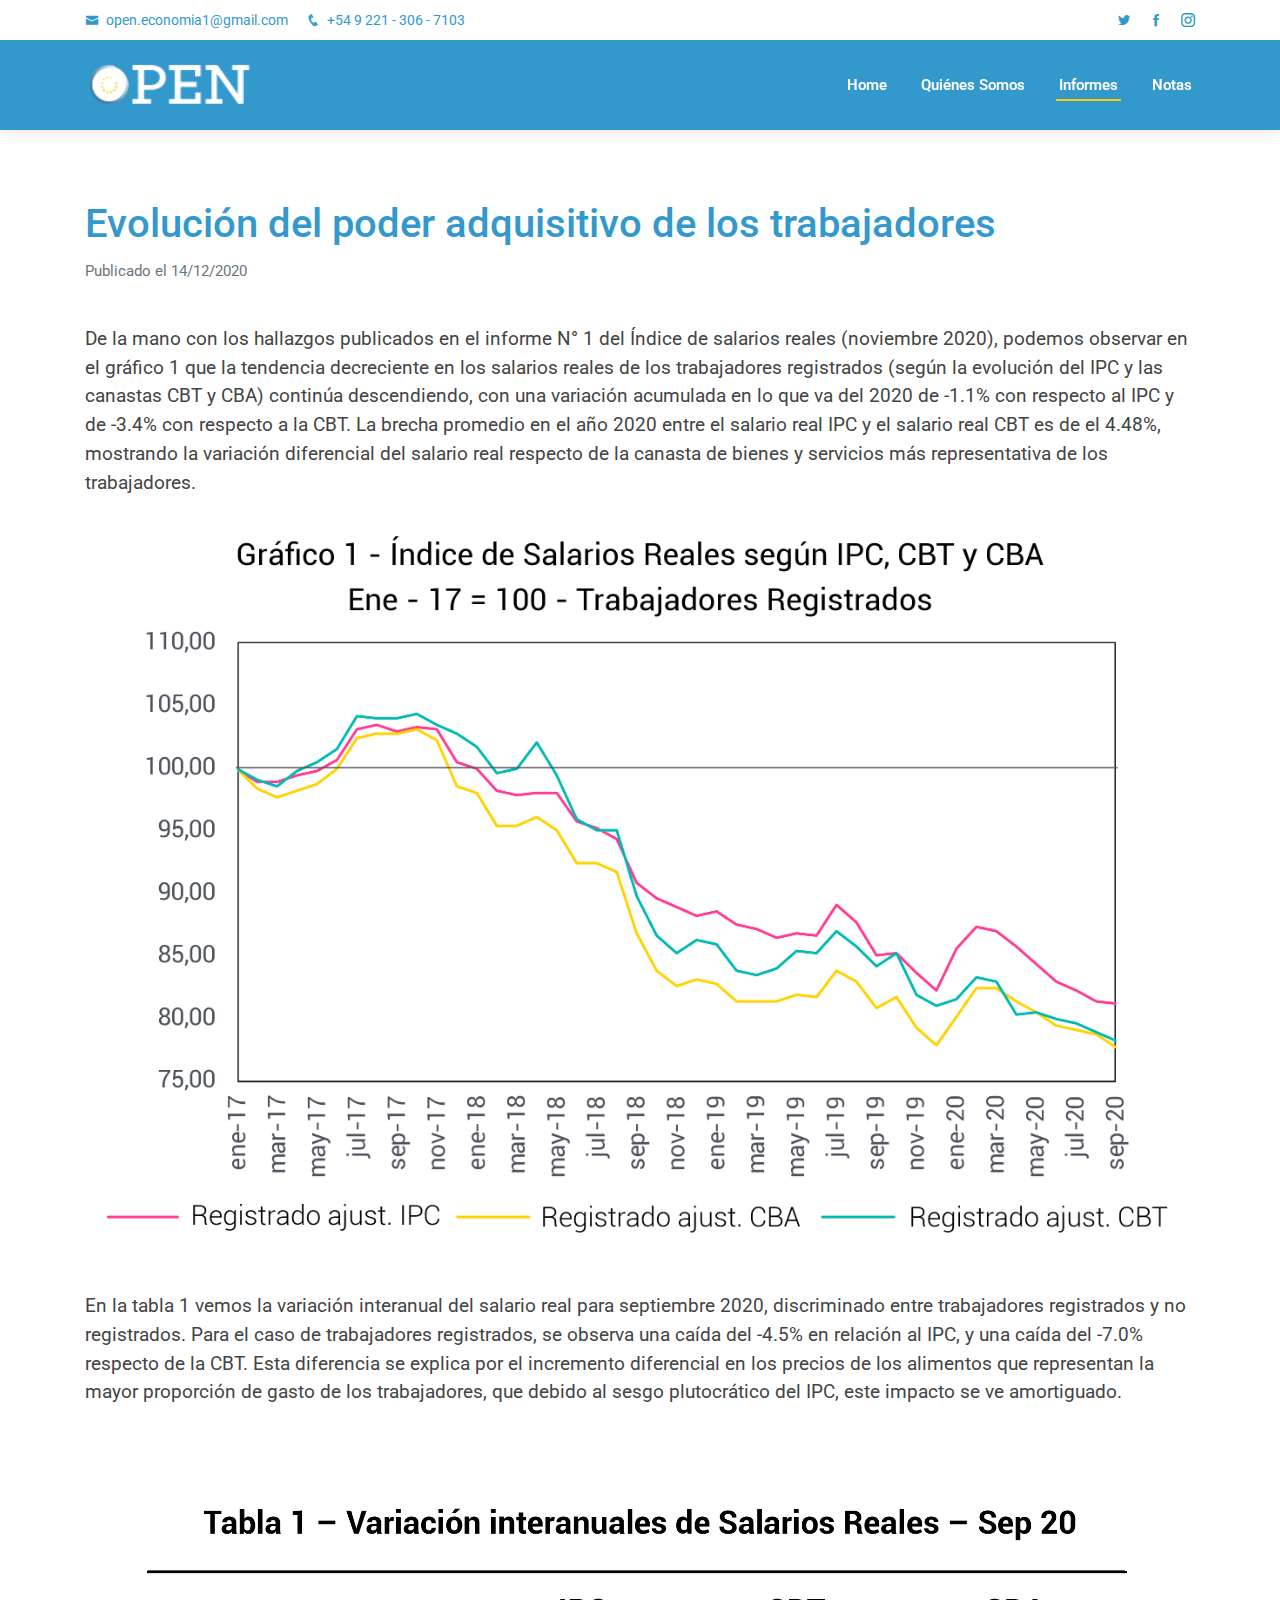
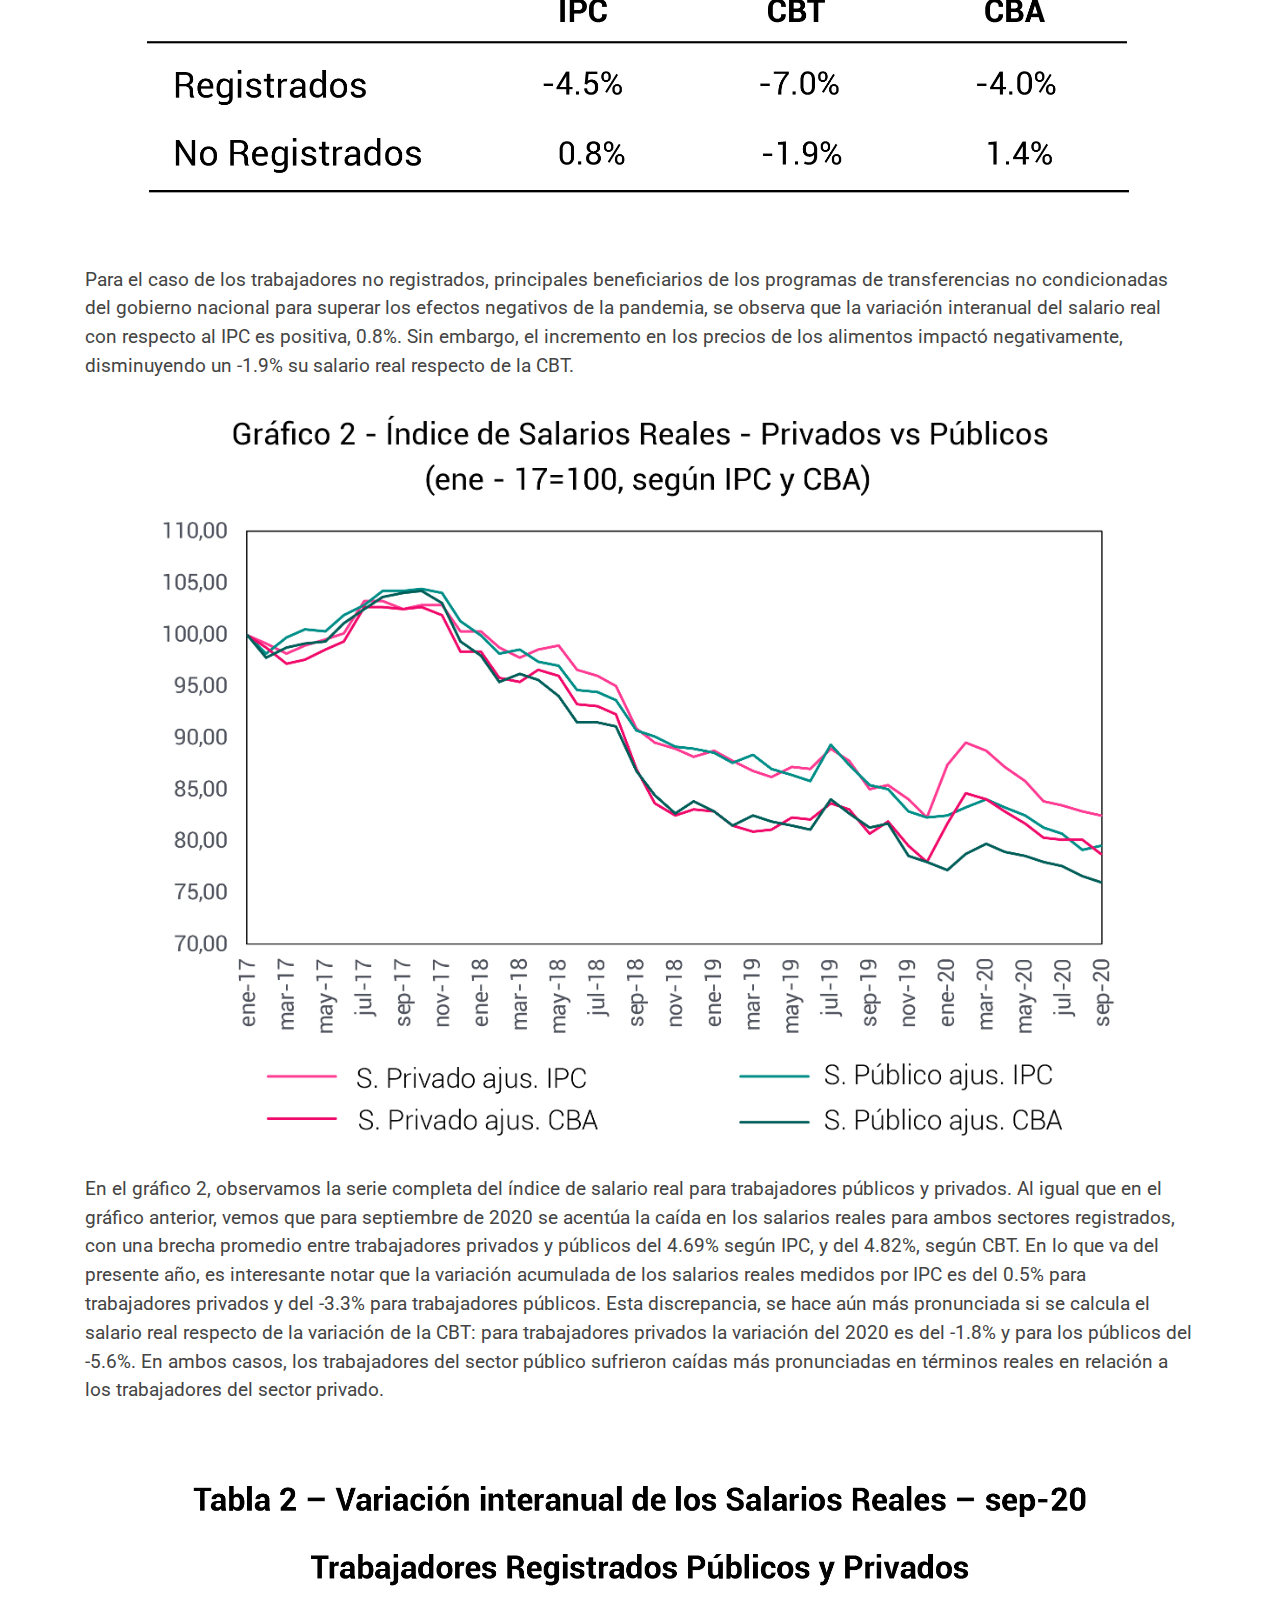
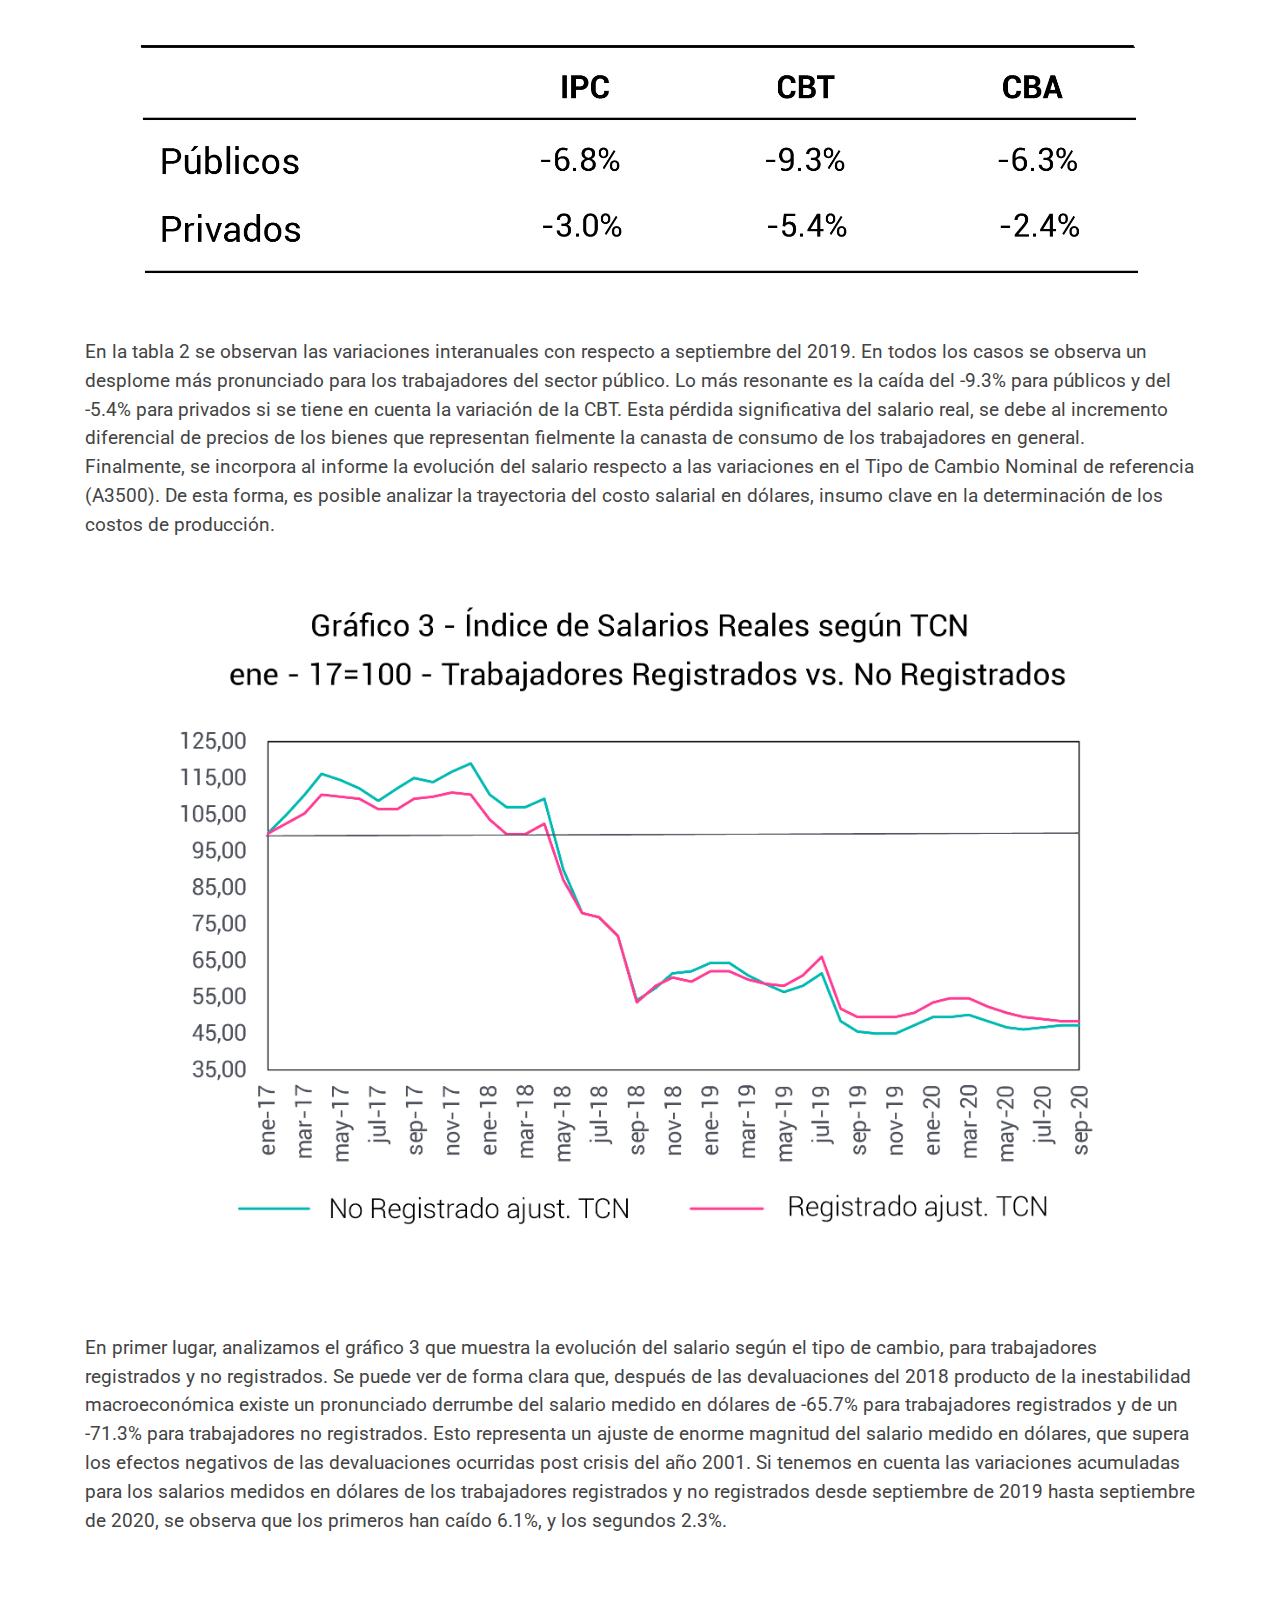
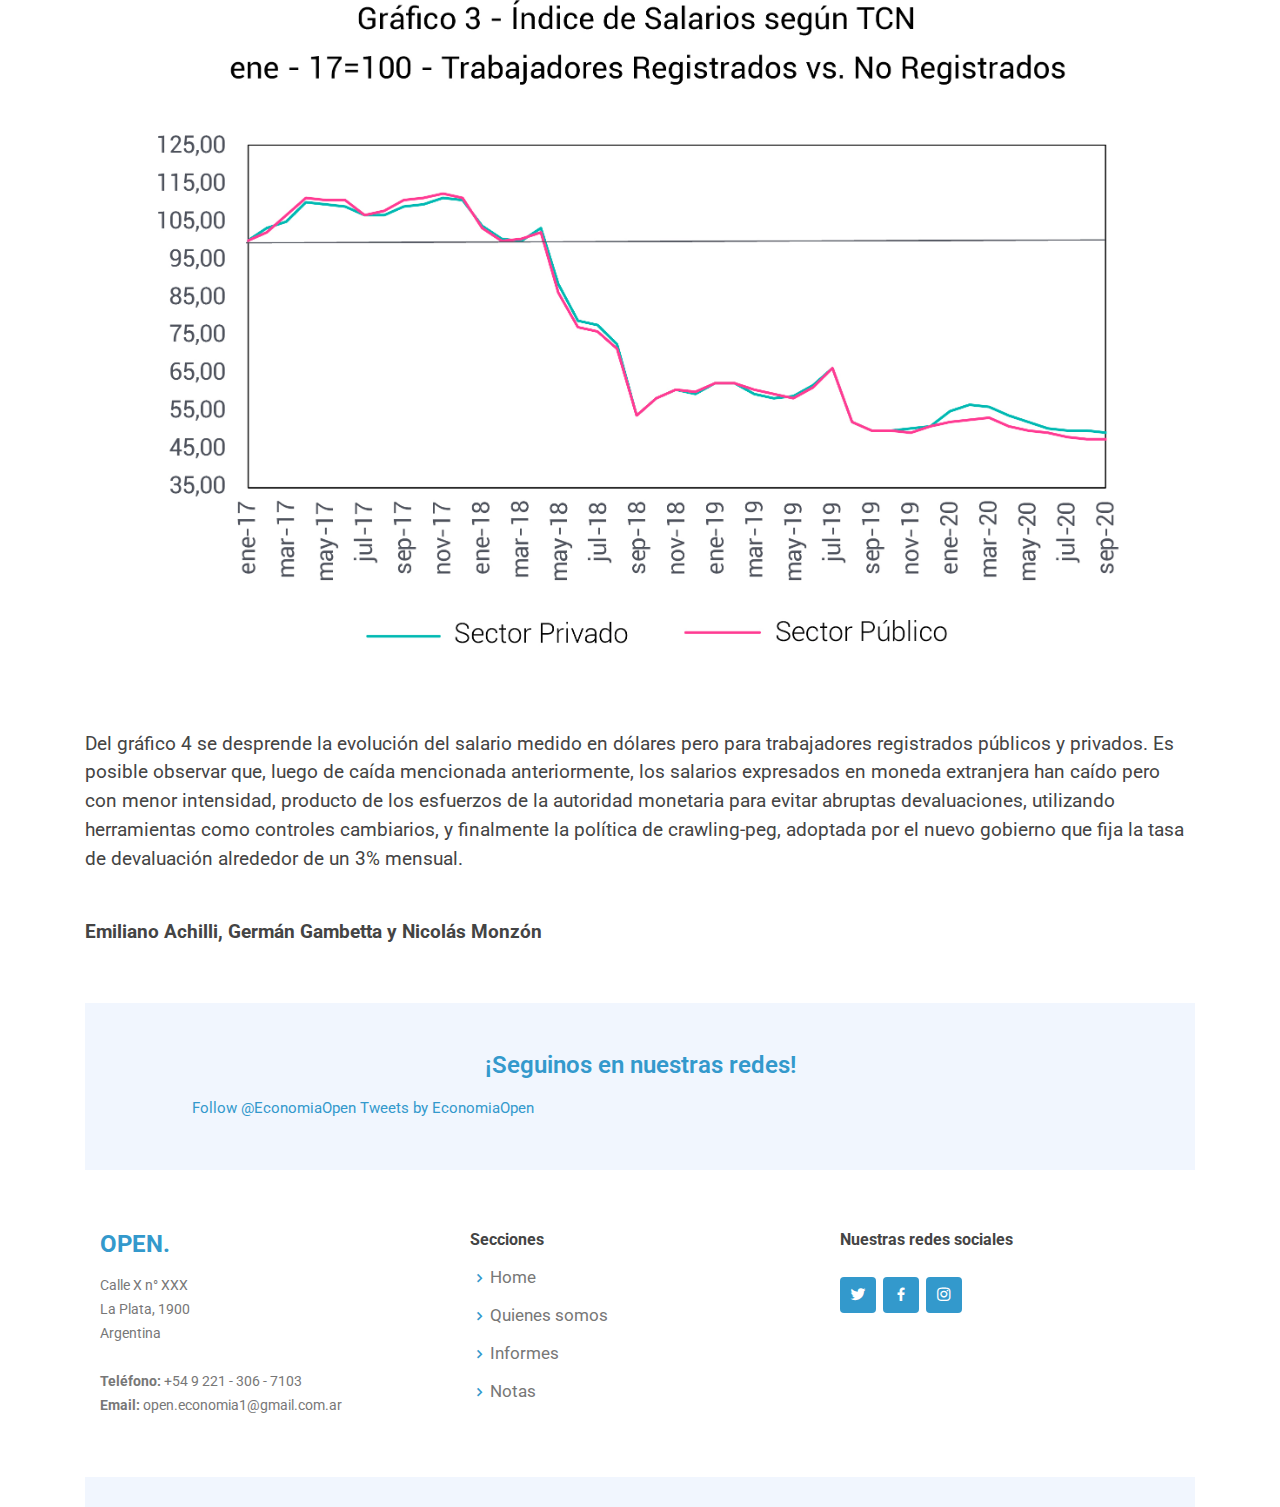
==== commit 23c890b7: "open semi final - falta achicas imagenes" ====
--- a/informe1.html
+++ b/informe1.html
@@ -35,8 +35,8 @@
   <div id="topbar" class="d-none d-lg-flex align-items-center fixed-top">
     <div class="container d-flex">
       <div class="contact-info mr-auto">
-        <i class="icofont-envelope"></i> <a href="mailto:contact@example.com">mail@open.com.ar</a>
-        <i class="icofont-phone"></i> +54 9 221 - XXX - XXXX
+        <i class="icofont-envelope"></i> <a href="mailto:open.economia1@gmail.com">open.economia1@gmail.com</a>
+        <i class="icofont-phone"></i> +54 9 221 - 306 - 7103 
       </div>
       <div class="social-links">
         <a href="https://twitter.com/EconomiaOpen" class="twitter"><i class="icofont-twitter"></i></a>
@@ -53,35 +53,14 @@
   <header id="header" class="fixed-top">
     <div class="container d-flex align-items-center">
 
-      <!-- <h1 class="logo mr-auto"><a href="index.html"><span>OPEN.</span></a></h1> -->
-      <!-- Uncomment below if you prefer to use an image logo -->
       <a href="index.html" class="logo mr-auto"><img src="assets/img/logo.png" alt=""></a>
 
       <nav class="nav-menu d-none d-lg-block">
         <ul>
           <li><a href="index.html">Home</a></li>
           <li><a href="quienes-somos.html">Quiénes Somos</a></li>
-          <li  class="active"><a href="informes.html">Informes</a></li>
+          <li class="active"><a href="informes.html">Informes</a></li>
           <li><a href="notas.html">Notas</a></li>
-     <!-- <li class="drop-down"><a href="">Drop Down</a>
-            <ul>
-              <li><a href="#">Drop Down 1</a></li>
-              <li class="drop-down"><a href="#">Deep Drop Down</a>
-                <ul>
-                  <li><a href="#">Deep Drop Down 1</a></li>
-                  <li><a href="#">Deep Drop Down 2</a></li>
-                  <li><a href="#">Deep Drop Down 3</a></li>
-                  <li><a href="#">Deep Drop Down 4</a></li>
-                  <li><a href="#">Deep Drop Down 5</a></li>
-                </ul>
-              </li>
-              <li><a href="#">Drop Down 2</a></li>
-              <li><a href="#">Drop Down 3</a></li>
-              <li><a href="#">Drop Down 4</a></li>
-            </ul>
-          </li>
-          <li><a href="#contact">Contact</a></li> -->
-
         </ul>
       </nav><!-- .nav-menu -->
 
@@ -152,11 +131,7 @@
 
           </div>
           <div class="col-lg-6">
-            
-            
-            <!-- <div class="powr-instagram-feed" id="f2cced0b_1604287656"></div><script src="https://www.powr.io/powr.js?platform=embed"></script>
-
-            <div class='embedsocial-instagram' data-ref="63bd82ec4a86f5b2173c14cc9625899e3c56906b"></div><script>(function(d, s, id){var js; if (d.getElementById(id)) {return;} js = d.createElement(s); js.id = id; js.src = "https://embedsocial.com/embedscript/in.js"; d.getElementsByTagName("head")[0].appendChild(js);}(document, "script", "EmbedSocialInstagramScript"));</script> -->
+                <!-- LUGAR PARA FACEBOOK / INSTAGRAM -->
           </div>
         </div>
       </div>
@@ -172,29 +147,28 @@
               Calle X n° XXX <br>
               La Plata, 1900<br>
               Argentina <br><br>
-              <strong>Teléfono:</strong> +54 9 221 - XXX - XXXX<br>
-              <strong>Email:</strong> mail@open.com.ar<br>
+              <strong>Teléfono:</strong> +54 9 221 - 306 - 7103<br> 
+              <strong>Email:</strong> open.economia1@gmail.com.ar<br>
             </p>
           </div>
 
           <div class="col-lg-4 col-md-6 footer-links">
             <h4>Secciones</h4>
             <ul>
-              <li><i class="bx bx-chevron-right"></i> <a href="#">Home</a></li>
-              <li><i class="bx bx-chevron-right"></i> <a href="#">Quienes somos</a></li>
-              <li><i class="bx bx-chevron-right"></i> <a href="#">Observatorio Económico</a></li>
-              <li><i class="bx bx-chevron-right"></i> <a href="#">Notas</a></li>
-              <!-- <li><i class="bx bx-chevron-right"></i> <a href="#">Privacy policy</a></li>
-            </ul> -->
+              <li><i class="bx bx-chevron-right"></i> <a href="index.html">Home</a></li>
+              <li><i class="bx bx-chevron-right"></i> <a href="quienes-somos.html">Quienes somos</a></li>
+              <li><i class="bx bx-chevron-right"></i> <a href="informes.html">Informes</a></li>
+              <li><i class="bx bx-chevron-right"></i> <a href="notas.html">Notas</a></li>
+            </ul>
           </div>
 
 
           <div class="col-lg-4 col-md-6 footer-links">
             <h4>Nuestras redes sociales</h4>
             <div class="social-links mt-3">
-              <a href="#" class="twitter"><i class="bx bxl-twitter"></i></a>
-              <a href="#" class="facebook"><i class="bx bxl-facebook"></i></a>
-              <a href="#" class="instagram"><i class="bx bxl-instagram"></i></a>
+              <a href="https://twitter.com/EconomiaOpen" class="twitter"><i class="bx bxl-twitter"></i></a>
+              <a href="https://www.facebook.com/open.economia" class="facebook"><i class="bx bxl-facebook"></i></a>
+              <a href="https://www.instagram.com/open.economia/" class="instagram"><i class="bx bxl-instagram"></i></a>
             </div>
           </div>
 
--- a/assets/css/style.css
+++ b/assets/css/style.css
@@ -16,11 +16,19 @@
   font-family: "Roboto";
 }
 
-h1, h2, h3, h4, h5, h6 {
-  color: #3399CC;
+h1, h3, h4, h5, h6 {
+  color: #3399CC;
+}
+
+h2 {
+  color: #444444;
 }
 
 p {
+  font-size: larger;
+}
+
+li {
   font-size: larger;
 }
 
